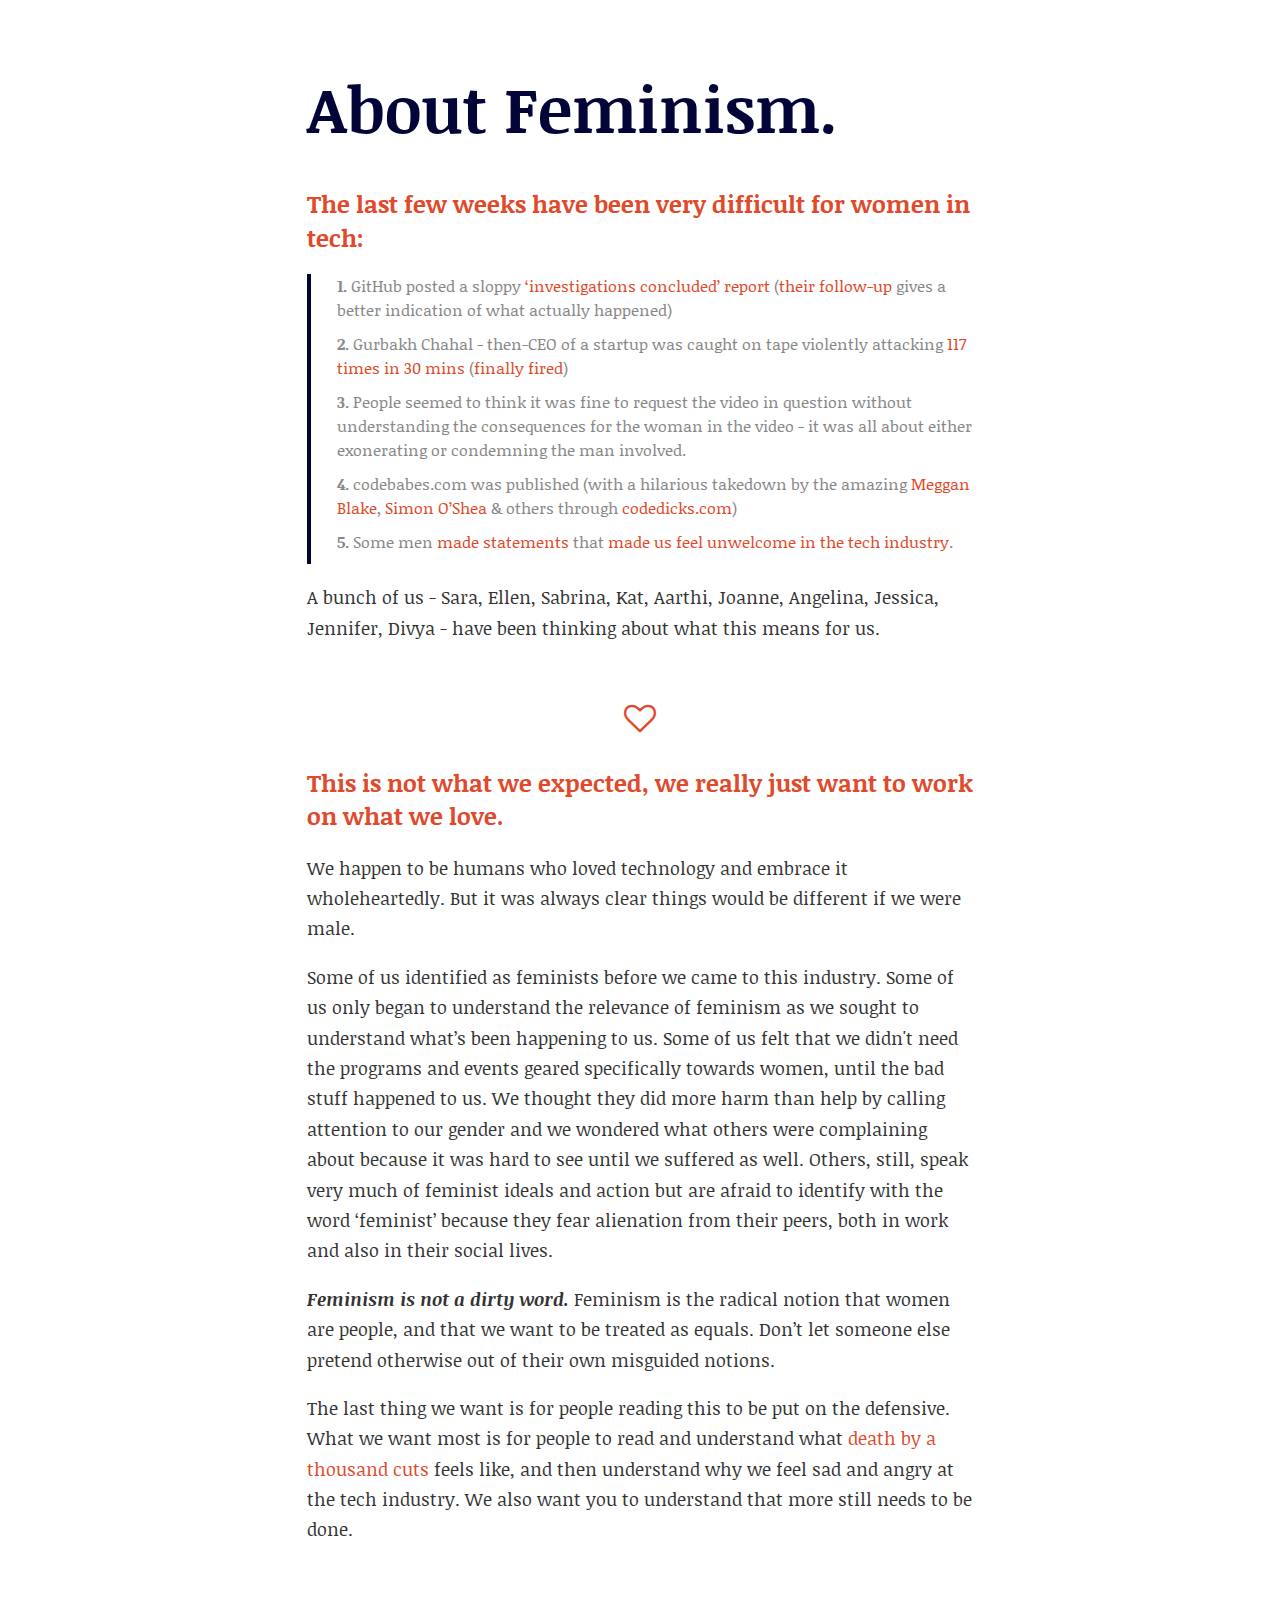
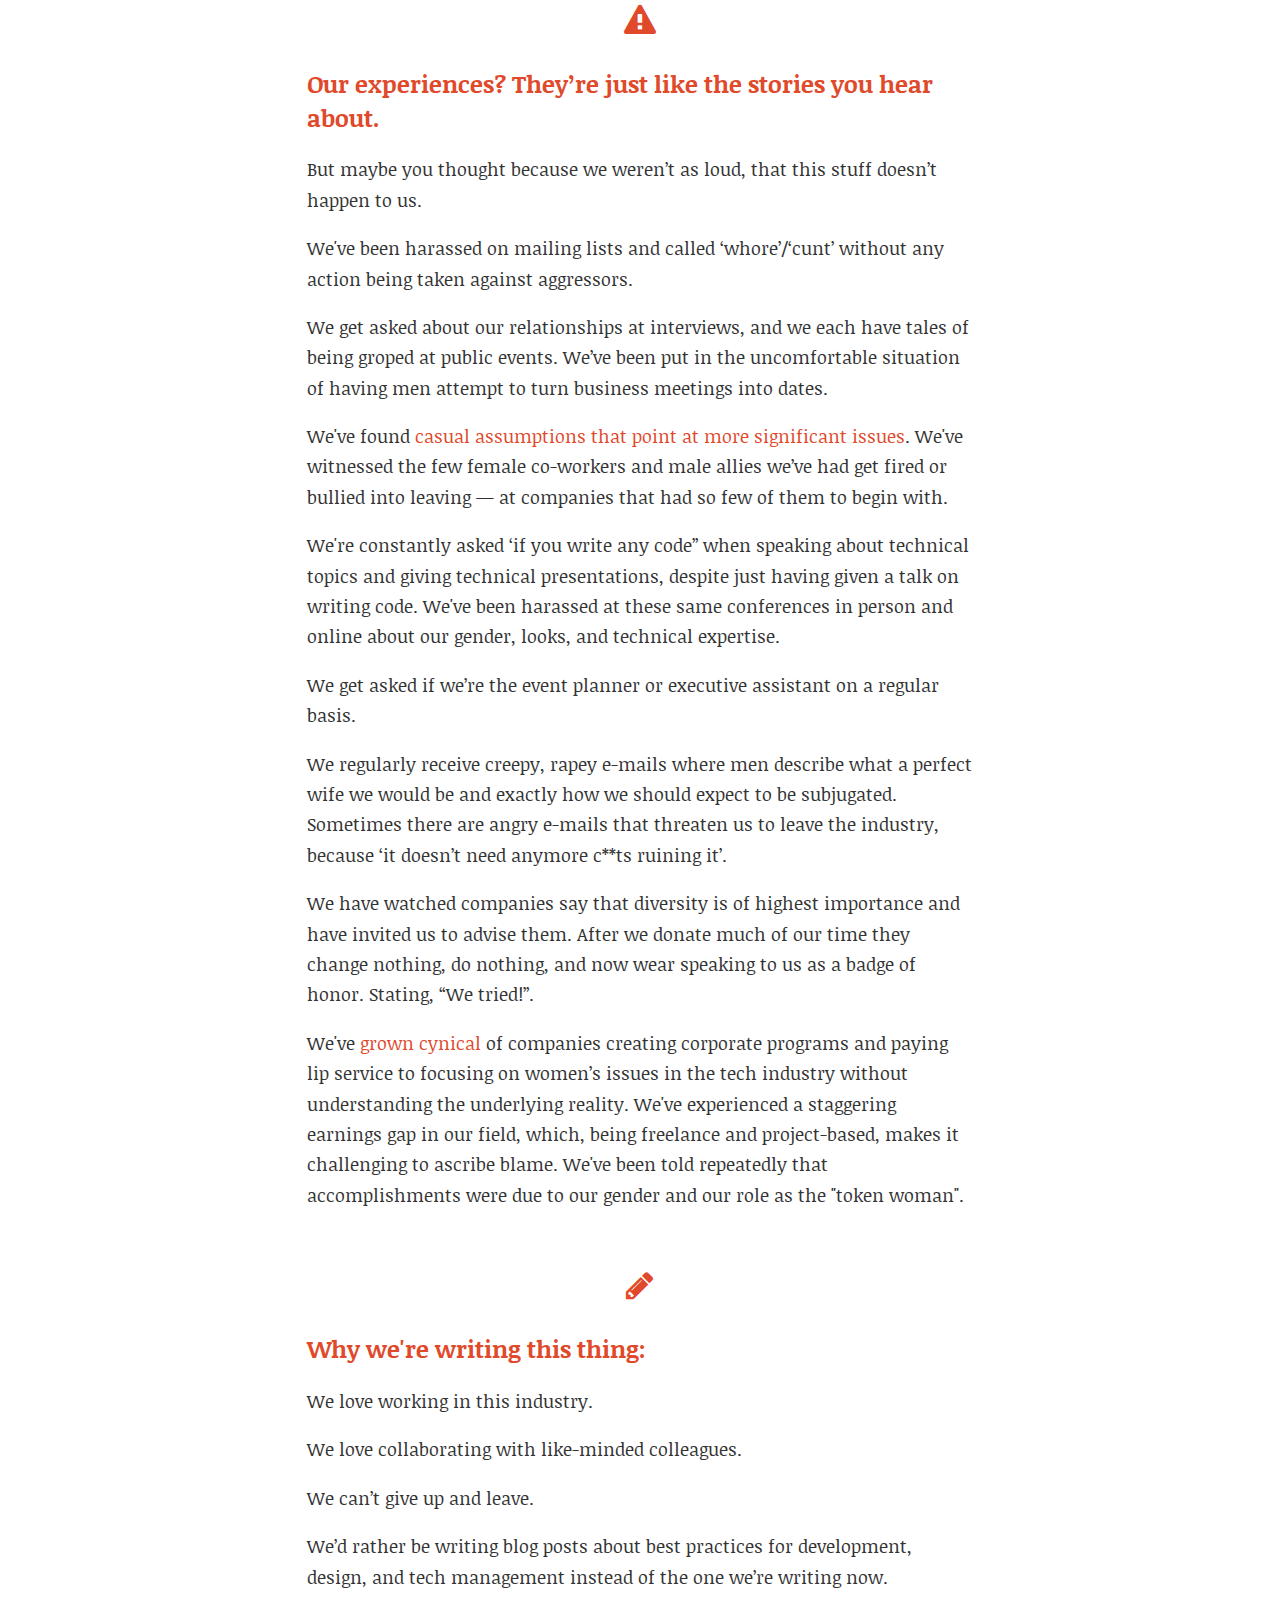
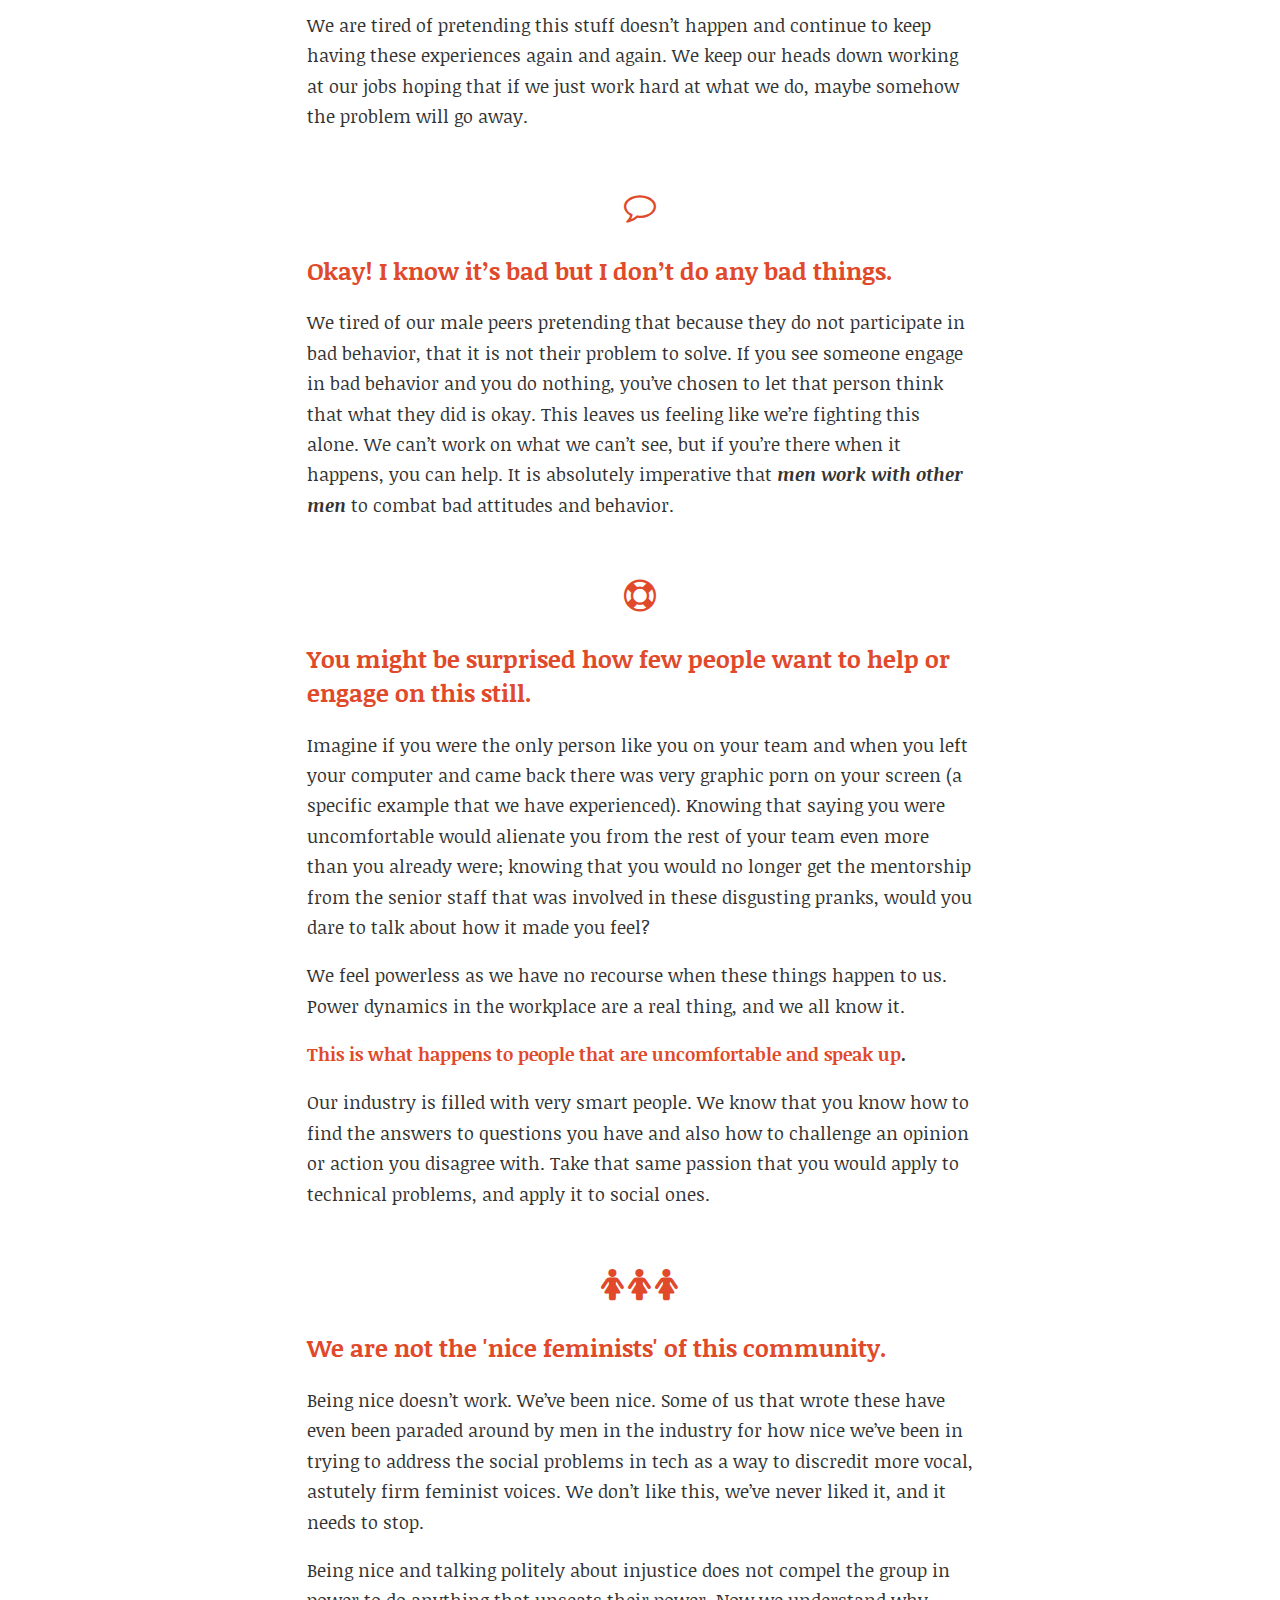
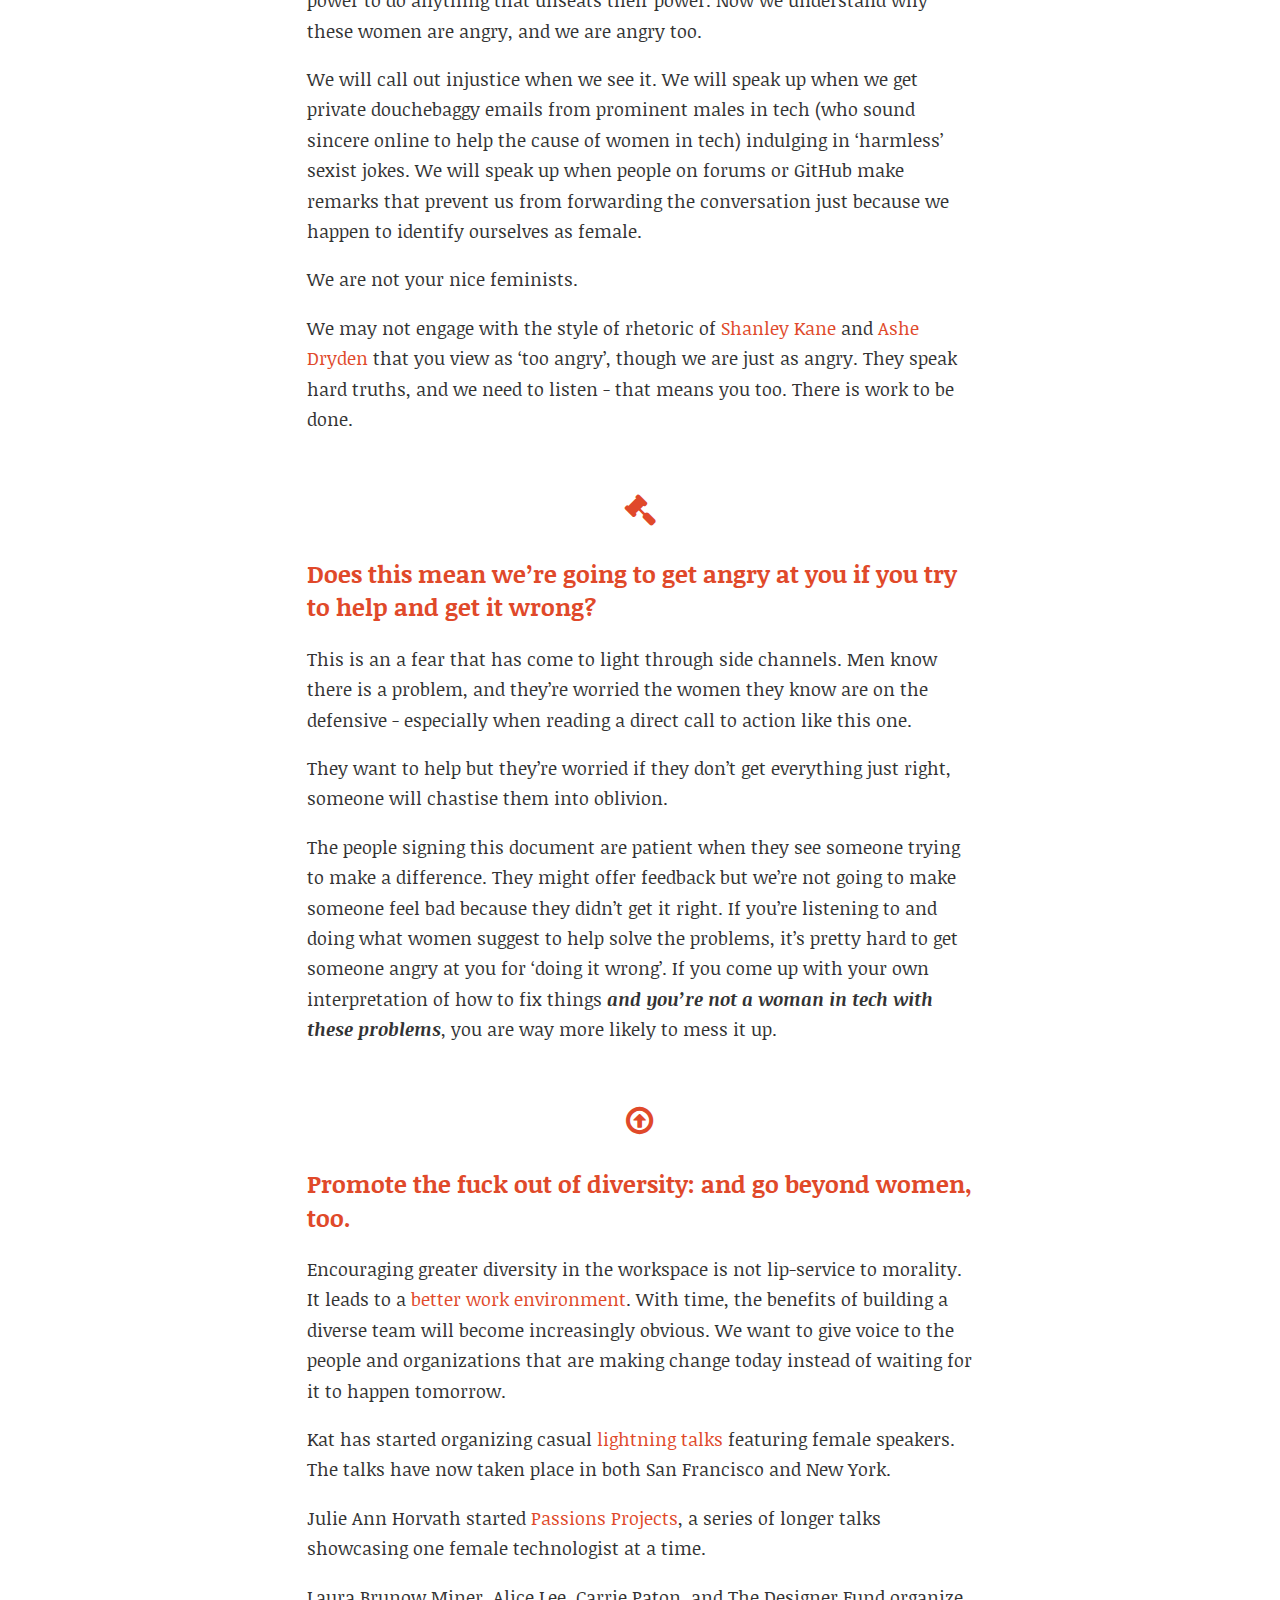
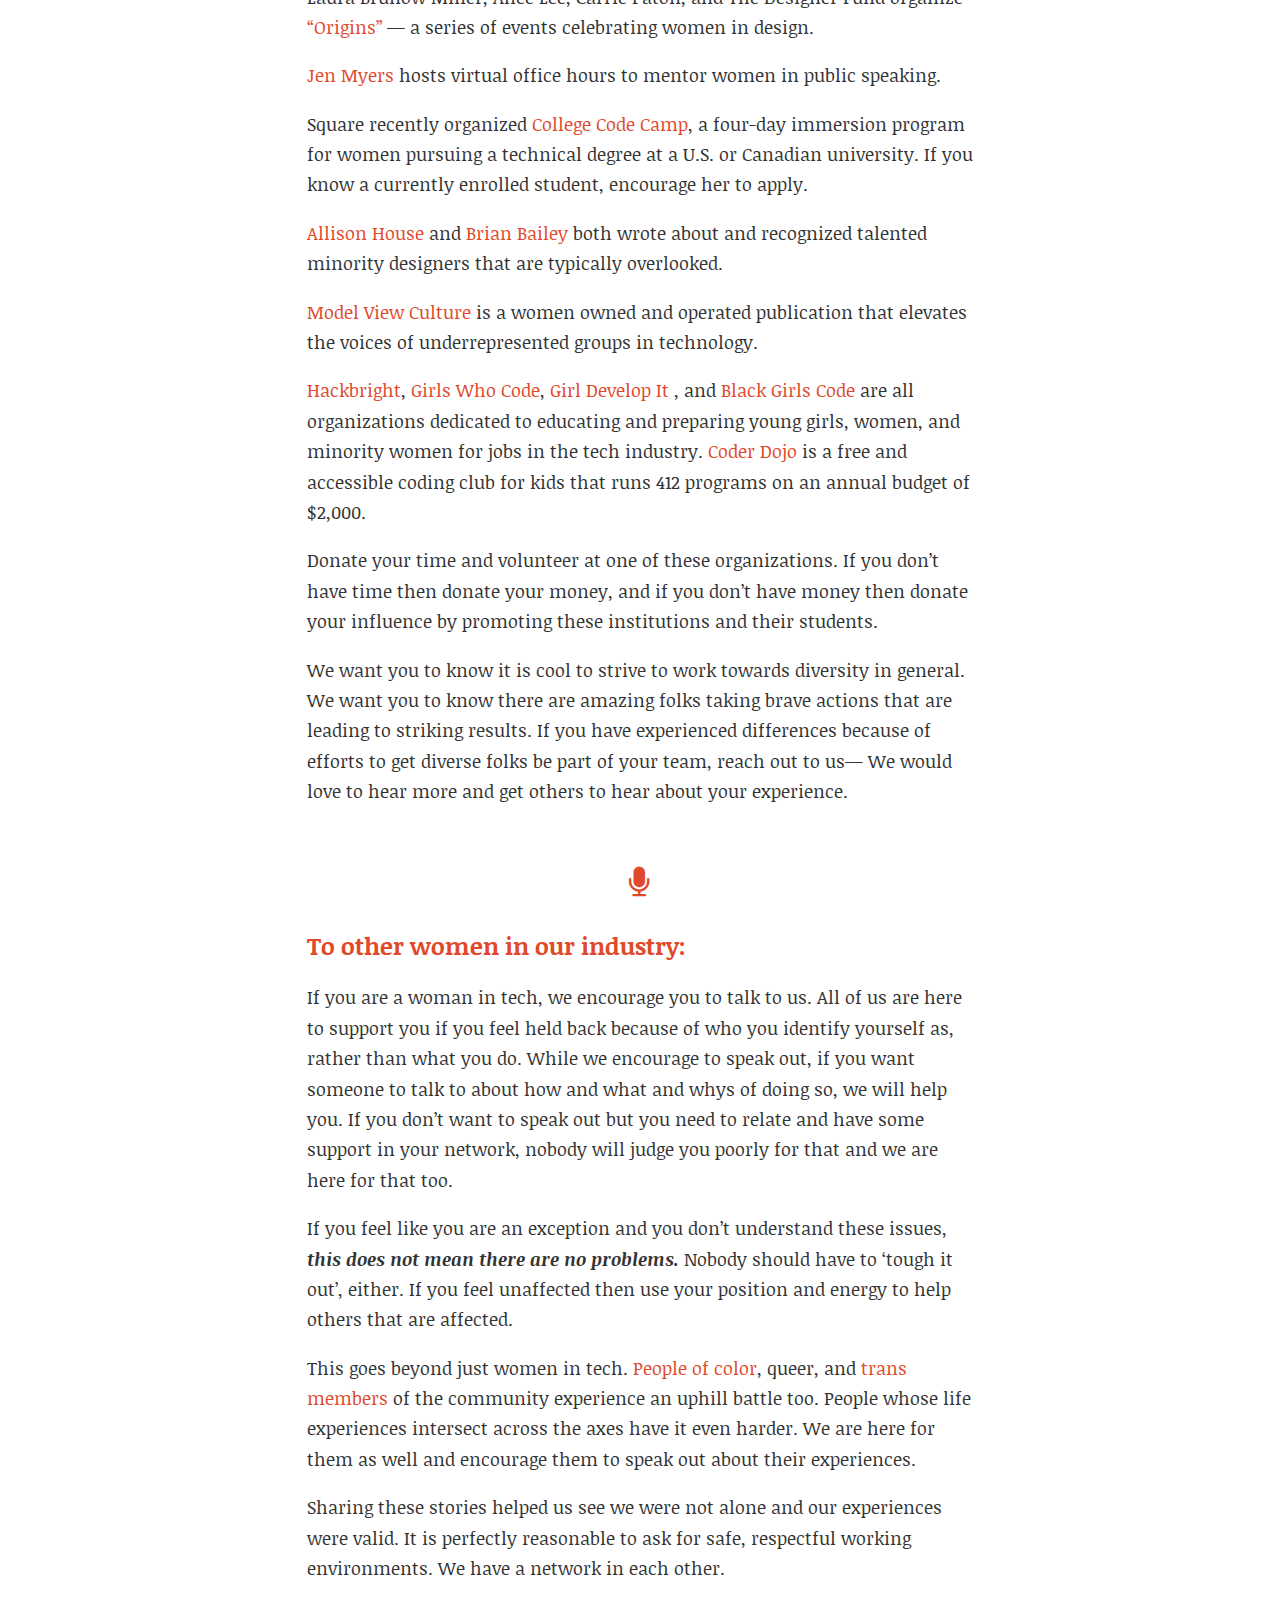
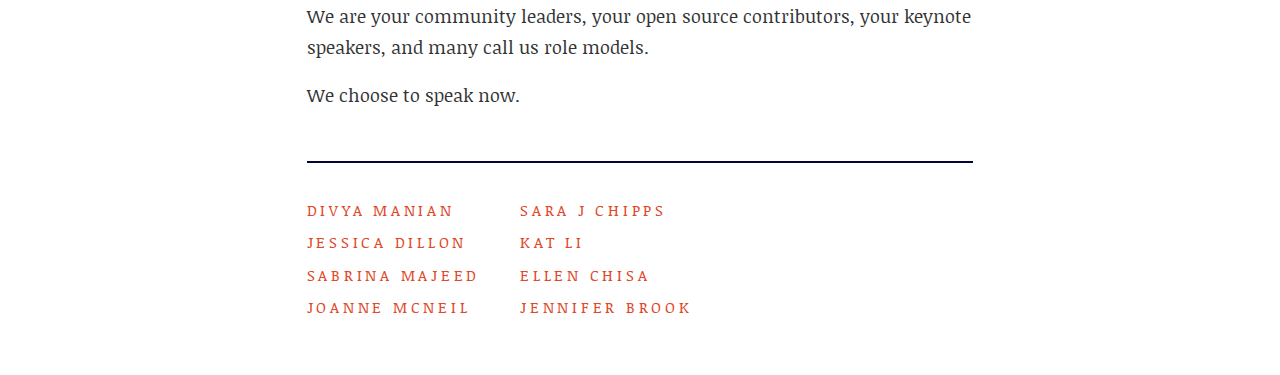
==== index.html @ b622c8e7 "Files + Design Pass" ====
<!DOCTYPE html>
<!--[if lt IE 7]>      <html class="no-js lt-ie9 lt-ie8 lt-ie7"> <![endif]-->
<!--[if IE 7]>         <html class="no-js lt-ie9 lt-ie8"> <![endif]-->
<!--[if IE 8]>         <html class="no-js lt-ie9"> <![endif]-->
<!--[if gt IE 8]><!--> <html class="no-js"> <!--<![endif]-->
    <head>
        <meta charset="utf-8">
        <meta http-equiv="X-UA-Compatible" content="IE=edge,chrome=1">
        <title></title>
        <meta name="description" content="">
        <meta name="viewport" content="width=device-width, initial-scale=1">

        <link rel="stylesheet" href="css/normalize.min.css">
        <link rel="stylesheet" href="css/main.css">

        <script src="js/vendor/modernizr-2.6.2-respond-1.1.0.min.js"></script>
 				<link href='http://fonts.googleapis.com/css?family=Noticia+Text:400,700italic,700,400italic' rel='stylesheet' type='text/css'>
				<link href="//netdna.bootstrapcdn.com/font-awesome/4.1.0/css/font-awesome.min.css" rel="stylesheet">
    </head>
    <body>
        <!--[if lt IE 7]>
            <p class="browsehappy">You are using an <strong>outdated</strong> browser. Please <a href="http://browsehappy.com/">upgrade your browser</a> to improve your experience.</p>
        <![endif]-->

        <div class="main-container">
            <div class="main wrapper clearfix">

                <article>
	                			<header><h1 class="title">About Feminism.</h1></header>
												<h2>The last few weeks have been very difficult for women in tech:</h2>
                        <ul>
													<li><b>1.</b> GitHub posted a sloppy <a href="https://github.com/blog/1823-results-of-the-github-investigation" target="_blank">‘investigations concluded’ report</a> (<a href="https://github.com/blog/1826-follow-up-to-the-investigation-results">their follow-up</a> gives a better indication of what actually happened)</li>
													<li><b>2.</b> Gurbakh Chahal - then-CEO of a startup was caught on tape violently attacking <a href="http://www.businessinsider.com/radiumone-ceo-executive-assistant-lawsuit-2014-4" target="_blank">117 times in 30 mins</a> (<a href="http://recode.net/2014/04/27/exclusive-ceo-gurbaskh-chahal-fired-by-radiumone-board/" target="_blank">finally fired</a>)</li>
													<li><b>3.</b> People seemed to think it was fine to request the video in question without understanding the consequences for the woman in the video - it was all about either exonerating or condemning the man involved.</li>
												<li><b>4.</b> codebabes.com was published (with a hilarious takedown by the amazing <a href="https://twitter.com/wewentsolar" target="_blank">Meggan Blake</a>, <a href="https://twitter.com/simon_oshea" target="_blank">Simon O’Shea</a> & others through <a href="http://codedicks.com/philosophy.html" target="_blank">codedicks.com</a>)</li>
												<li><b>5.</b> Some men <a href="http://jacobian.org/writing/what-can-men-do/" target="_blank">made statements</a> that <a href="http://blog.ellenchisa.com/2014/04/22/im-angry-because-im-afraid/" target="_blank">made us feel unwelcome in the tech industry</a>.</li></ul>
											 <p>A bunch of us - Sara, Ellen, Sabrina, Kat, Aarthi, Joanne, Angelina, Jessica, Jennifer, Divya - have been thinking about what this means for us.</p>
												<span class="icons"><i class="fa fa-heart-o fa-2x"></i></span>
                        <h2>This is not what we expected, we really just want to work on what we love.</h2>
                        <p>We happen to be humans who loved technology and embrace it wholeheartedly. But it was always clear things would be different if we were male.</p>
                        <p>Some of us identified as feminists before we came to this industry. Some of us only began to understand the relevance of feminism as we sought to understand what’s been happening to us. Some of us felt that we didn't need the programs and events geared specifically towards women, until the bad stuff happened to us. We thought they did more harm than help by calling attention to our gender and we wondered what others were complaining about because it was hard to see until we suffered as well. Others, still, speak very much of feminist ideals and action but are afraid to identify with the word ‘feminist’ because they fear alienation from their peers, both in work and also in their social lives.</p>
                        <p><i>Feminism is not a dirty word.</i> Feminism is the radical notion that women are people, and that we want to be treated as equals. Don’t let someone else pretend otherwise out of their own misguided notions.
												</p>
                        <p>The last thing we want is for people reading this to be put on the defensive. What we want most is for people to read and understand what <a href="http://en.wikipedia.org/wiki/Death_by_a_thousand_cuts" target="_blank">death by a thousand cuts</a> feels like, and then understand why we feel sad and angry at the tech industry. We also want you to understand that more still needs to be done.</p>

												<span class="icons"><i class="fa fa-exclamation-triangle fa-2x"></i></span>
                        <h2>Our experiences? They’re just like the stories you hear about.</h2>
                        <p>But maybe you thought because we weren’t as loud, that this stuff doesn’t happen to us.</p>
												<p>We've been harassed on mailing lists and called ‘whore’/‘cunt’ without any action being taken against aggressors.</p>
                        <p>We get asked about our relationships at interviews, and we each have tales of being groped at public events. We’ve been put in the uncomfortable situation of having men attempt to turn business meetings into dates.</p>
                        <p>We've found <a href="https://medium.com/theli-st-medium/79643e226c6a" target="_blank">casual assumptions that point at more significant issues</a>. We've witnessed the few female co-workers and male allies we’ve had get fired or bullied into leaving — at companies that had so few of them to begin with.</p>
												<p>We're constantly asked ‘if you write any code” when speaking about technical topics and giving technical presentations, despite just having given a talk on writing code. We've been harassed at these same conferences in person and online about our gender, looks, and technical expertise.</p>
												<p>We get asked if we’re the event planner or executive assistant on a regular basis.</p>
												<p>We regularly receive creepy, rapey e-mails where men describe what a perfect wife we would be and exactly how we should expect to be subjugated. Sometimes there are angry e-mails that threaten us to leave the industry, because ‘it doesn’t need anymore c**ts ruining it’.</p>
												<p>We have watched companies say that diversity is of highest importance and have invited us to advise them. After we donate much of our time they change nothing, do nothing, and now wear speaking to us as a badge of honor. Stating, “We tried!”.</p>
												<p>We've <a href="https://medium.com/technology-invention-and-more/e2f7619e0c9" target="_blank">grown cynical</a> of companies creating corporate programs and paying lip service to focusing on women’s issues in the tech industry without understanding the underlying reality. We've experienced a staggering earnings gap in our field, which, being freelance and project-based, makes it challenging to ascribe blame. We've been told repeatedly that accomplishments were due to our gender and our role as the "token woman".</p>

												<span class="icons"><i class="fa fa-pencil fa-2x"></i></span>                       
 												<h2>Why we're writing this thing:</h2>
												<p>We love working in this industry.</p> 
												<p>We love collaborating with like-minded colleagues.</p> 
												<p>We can’t give up and leave.</p> 
												<p>We’d rather be writing blog posts about best practices for development, design, and tech management instead of the one we’re writing now.</p>
												<p>We are tired of pretending this stuff doesn’t happen and continue to keep having these experiences again and again. We keep our heads down working at our jobs hoping that if we just work hard at what we do, maybe somehow the problem will go away.</p>

												<span class="icons"><i class="fa fa-comment-o fa-2x"></i></span>
												<h2>Okay! I know it’s bad but I don’t do any bad things.</h2>
												<p>We tired of our male peers pretending that because they do not participate in bad behavior, that it is not their problem to solve. If you see someone engage in bad behavior and you do nothing, you’ve chosen to let that person think that what they did is okay. This leaves us feeling like we’re fighting this alone. We can’t work on what we can’t see, but if you’re there when it happens, you can help. It is absolutely imperative that <i>men work with other men</i> to combat bad attitudes and behavior.</p>  

												<span class="icons"><i class="fa fa-life-ring fa-2x"></i></span>												
												<h2>You might be surprised how few people want to help or engage on this still.</h2>
												<p>Imagine if you were the only person like you on your team and when you left your computer and came back there was very graphic porn on your screen (a specific example that we have experienced). Knowing that saying you were uncomfortable would alienate you from the rest of your team even more than you already were; knowing that you would no longer get the mentorship from the senior staff that was involved in these disgusting pranks, would you dare to talk about how it made you feel?</p>
												<p>We feel powerless as we have no recourse when these things happen to us. Power dynamics in the workplace are a real thing, and we all know it.</p>
												<p><b><a href="http://www.theverge.com/2013/9/12/4693710/the-end-of-kindness-weev-and-the-cult-of-the-angry-young-man" target="_blank">This</a> <a href="http://archive.today/20130110113908/jolieodell.wordpress.com/2010/03/16/why-sxsw-sucks/%23comment-1391" target="_blank">is</a> <a href="http://blog.nerdchic.net/archives/705/" target="_blank">what</a> <a href="https://medium.com/p/d96f431f4e8e" target="_blank">happens</a> <a href="http://borderhouseblog.com/?p=5698" target="_blank">to</a> <a href="http://www.feministfrequency.com/2012/07/image-based-harassment-and-visual-misogyny/" target="_blank">people</a> <a href="http://kateharding.net/2007/04/14/on-being-a-no-name-blogger-using-her-real-name/" target="_blank">that</a> <a href="http://www.buzzfeed.com/rachelzarrell/blogger-writes-about-being-called-a-whore-scientific-america" target="_blank">are</a> <a href="http://www.feministfrequency.com/2012/07/image-based-harassment-and-visual-misogyny/" target="_blank">uncomfortable</a> <a href="https://medium.com/@geeekcore1/d96f431f4e8e" target="_blank">and</a> <a href="http://blog.nerdchic.net/archives/705/" target="_blank">speak</a> <a href="http://www.theverge.com/2013/9/12/4693710/the-end-of-kindness-weev-and-the-cult-of-the-angry-young-man" target="_blank">up</a>.</b></p>
												<p>Our industry is filled with very smart people. We know that you know how to find the answers to questions you have and also how to challenge an opinion or action you disagree with. Take that same passion that you would apply to technical problems, and apply it to social ones.</p>
												
												<span class="icons"><i class="fa fa-female fa-2x"></i> <i class="fa fa-female fa-2x"></i> <i class="fa fa-female fa-2x"></i></span>	
												<h2>We are not the 'nice feminists' of this community.</h2>
												<p>Being nice doesn’t work. We’ve been nice. Some of us that wrote these have even been paraded around by men in the industry for how nice we’ve been in trying to address the social problems in tech as a way to discredit more vocal, astutely firm feminist voices. We don’t like this, we’ve never liked it, and it needs to stop.</p>
												<p>Being nice and talking politely about injustice does not compel the group in power to do anything that unseats their power. Now we understand why these women are angry, and we are angry too.</p>
												<p>We will call out injustice when we see it. We will speak up when we get private douchebaggy emails from prominent males in tech (who sound sincere online to help the cause of women in tech) indulging in ‘harmless’ sexist jokes. We will speak up when people on forums or GitHub make remarks that prevent us from forwarding the conversation just because we happen to identify ourselves as female.</p>
												<p>We are not your nice feminists.</p>
												<p>We may not engage with the style of rhetoric of <a href="http://twitter.com/shanley" target="_blank">Shanley Kane</a> and <a href="http://twitter.com/ashedryden" target="_blank">Ashe Dryden</a> that you view as ‘too angry’, though we are just as angry. They speak hard truths, and we need to listen - that means you too. There is work to be done.</p>
												
												<span class="icons"><i class="fa fa-gavel fa-2x"></i></span>																			 
												<h2>Does this mean we’re going to get angry at you if you try to help and get it wrong?</h2>
												<p>This is an a fear that has come to light through side channels. Men know there is a problem, and they’re worried the women they know are on the defensive - especially when reading a direct call to action like this one.</p>
												<p>They want to help but they’re worried if they don’t get everything just right, someone will chastise them into oblivion.</p>
												<p>The people signing this document are patient when they see someone trying to make a difference. They might offer feedback but we’re not going to make someone feel bad because they didn’t get it right. If you’re listening to and doing what women suggest to help solve the problems, it’s pretty hard to get someone angry at you for ‘doing it wrong’. If you come up with your own interpretation of how to fix things <i>and you’re not a woman in tech with these problems</i>, you are way more likely to mess it up.</p> 
												
												<span class="icons"><i class="fa fa-arrow-circle-o-up fa-2x"></i></span>
												<h2>Promote the fuck out of diversity: and go beyond women, too.</h2>
												<p>Encouraging greater diversity in the workspace is not lip-service to morality. It leads to a <a href="http://99u.com/articles/16850/everything-youve-ever-wanted-to-know-about-teams" target="_blank">better work environment</a>. With time, the benefits of building a diverse team will become increasingly obvious. We want to give voice to the people and organizations that are making change today instead of waiting for it to happen tomorrow.</p>
												<p>Kat has started organizing casual <a href="https://stripe.com/events/lightningpies" target="_blank">lightning talks</a> featuring female speakers. The talks have now taken place in both San Francisco and New York.</p>
												<P>Julie Ann Horvath started <a href="http://passion-projects.github.io/" target="_blank">Passions Projects</a>, a series of longer talks showcasing one female technologist at a time.<p>
												<p>Laura Brunow Miner, Alice Lee, Carrie Paton, and The Designer Fund organize <a href="https://www.dropbox.com/origins" target="_blank">“Origins”</a> — a series of events celebrating women in design.</p>
												<p><a href="http://ohours.org/jenmyers" target="_blank">Jen Myers</a> hosts virtual office hours to mentor women in public speaking.</p>
												<p>Square recently organized <a href="https://squareup.com/code-camp/college" target="_blank">College Code Camp</a>, a four-day immersion program for women pursuing a technical degree at a U.S. or Canadian university. If you know a currently enrolled student, encourage her to apply.</p>
												<p><a href="http://allison.house/" target="_blank">Allison House</a> and <a href="http://brianbailey.me/is-there-anybody-else-out-there" target="_blank">Brian Bailey</a> both wrote about and recognized talented minority designers that are typically overlooked.</p>
												<p><a href="http://modelviewculture.com/" target="_blank">Model View Culture</a> is a women owned and operated publication that elevates the voices of underrepresented groups in technology.</p>
												<P><a href="http://www.hackbrightacademy.com/" target="_blank">Hackbright</a>, <a href="http://girlswhocode.com/" target="_blank">Girls Who Code</a>, <a href="http://girldevelopit.com" target="_blank">Girl Develop It</a> , and <a href="http://www.blackgirlscode.com/" target="_blank">Black Girls Code</a> are all organizations dedicated to educating and preparing young girls, women, and minority women for jobs in the tech industry. <a href="http://coderdojo.com/" target="_blank">Coder Dojo</a> is a free and accessible coding club for kids that runs 412 programs on an annual budget of $2,000.</p> 
												<p>	Donate your time and volunteer at one of these organizations. If you don’t have time then donate your money, and if you don’t have money then donate your influence by promoting these institutions and their students.</p>
												<p>We want you to know it is cool to strive to work towards diversity in general. We want you to know there are amazing folks taking brave actions that are leading to striking results. If you have experienced differences because of efforts to get diverse folks be part of your team, reach out to us— We would love to hear more and get others to hear about your experience.</p>
												
												<span class="icons"><i class="fa fa-microphone fa-2x"></i></span>		
												<h2>To other women in our industry:</h2>
												<p>If you are a woman in tech, we encourage you to talk to us. All of us are here to support you if you feel held back because of who you identify yourself as, rather than what you do. While we encourage to speak out, if you want someone to talk to about how and what and whys of doing so, we will help you. If you don’t want to speak out but you need to relate and have some support in your network, nobody will judge you poorly for that and we are here for that too.</p>
												<P>If you feel like you are an exception and you don’t understand these issues, <i>this does not mean there are no problems.</i> Nobody should have to ‘tough it out’, either. If you feel unaffected then use your position and energy to help others that are affected.</p>
												<p>This goes beyond just women in tech. <a href="http://modelviewculture.com/pieces/hiring-isn-t-enough" blank="target">People of color</a>, queer, and <a href="http://the-toast.net/2014/02/07/trans-tech-industry/" blank="target">trans members</a> of the community experience an uphill battle too. People whose life experiences intersect across the axes have it even harder. We are here for them as well and encourage them to speak out about their experiences.</p>
												<p>Sharing these stories helped us see we were not alone and our experiences were valid. It is perfectly reasonable to ask for safe, respectful working environments. We have a network in each other.</p>
												<p>We are your community leaders, your open source contributors, your keynote speakers, and many call us role models.</p>
												<p>We choose to speak now.</p>
												 
												<footer>
                        <ul class="one">
													<li><a href="https://twitter.com/divya" target="blank">Divya Manian</a></li>
													<li><a href="https://twitter.com/jessicard" target="blank">Jessica Dillon</a></li>
													<li><a href="https://twitter.com/sabrina" target="blank">Sabrina Majeed</a></li>
													<li><a href="https://twitter.com/jomc" target="blank">Joanne McNeil</a></li>
													</ul>
												<ul class="two">
													<li><a href="https://twitter.com/SaraJChipps" target="blank">Sara J Chipps</a></li>
													<li><a href="https://twitter.com/kitchenettekat" target="blank">Kat Li</a></li>
													<li><a href="https://twitter.com/ellenchisa" target="blank">Ellen Chisa</a></li>
													<li><a href="https://twitter.com/jenniferbrook" target="blank">Jennifer Brook</a></li>
													</ul>
                    </footer>
                </article>

            </div> <!-- #main -->
        </div> <!-- #main-container -->

        <script src="js/main.js"></script>

        <!-- Google Analytics: change UA-XXXXX-X to be your site's ID. -->
        <script>
            (function(b,o,i,l,e,r){b.GoogleAnalyticsObject=l;b[l]||(b[l]=
            function(){(b[l].q=b[l].q||[]).push(arguments)});b[l].l=+new Date;
            e=o.createElement(i);r=o.getElementsByTagName(i)[0];
            e.src='//www.google-analytics.com/analytics.js';
            r.parentNode.insertBefore(e,r)}(window,document,'script','ga'));
            ga('create','UA-XXXXX-X');ga('send','pageview');
        </script>
    </body>
</html>
---- css/main.css ----
/*! HTML5 Boilerplate v4.3.0 | MIT License | http://h5bp.com/ */

html,
button,
input,
select,
textarea {
    color: #333;
}

html {
    font-size: 1em;
    line-height: 1.4;
}

::-moz-selection {
    background: #b3d4fc;
    text-shadow: none;
}

::selection {
    background: #b3d4fc;
    text-shadow: none;
}

hr {
    display: block;
    height: 1px;
    border: 0;
    border-top: 1px solid #ccc;
    margin: 1em 0;
    padding: 0;
}

audio,
canvas,
img,
video {
    vertical-align: middle;
}

fieldset {
    border: 0;
    margin: 0;
    padding: 0;
}

textarea {
    resize: vertical;
}

.browsehappy {
    margin: 0.2em 0;
    background: #ccc;
    color: #000;
    padding: 0.2em 0;
}


/* ===== Initializr Styles ==================================================
   Author: Jonathan Verrecchia - verekia.com/initializr/responsive-template
   ========================================================================== */

body {
    font-family: 'Noticia Text', serif;
	background-color: #white;
}

.wrapper {
    width: 90%;
    margin: 0 5%;
}

/* ==============
    MOBILE: Main
   ============== */

.main {
    padding: 30px 0;
}

.main article h1 {
    font-size: 4em;
	line-height: 1.118em;
	font-weight: bold;
}

.main aside {
    color: white;
    padding: 0px 5% 10px;
}

.footer-container footer {
    color: white;
    padding: 20px 0;
}

/* ===============
    ALL: IE Fixes
   =============== */

.ie7 .title {
    padding-top: 20px;
}

/* ==========================================================================
   Author's custom styles
   ========================================================================== */

.title {
    color: #030539;
}

ul {
	list-style-type: none;
	border-left: 4px #030539 solid;
	padding: 0 0 0 26px;
}

li {
	padding-bottom: 10px;
	line-height: 1.5em;
	color: #888;
}

h2 {
	font-size: 1.5em;
	color: #E0492A;
	padding-top: 0px;
}

p {
	font-size: 1.125em;
	line-height: 1.688em;
}

i {
	font-weight: bold;
}

footer {
	margin-top: 50px;
	border-top: 2px solid #030539;
}

footer li {
	text-transform: uppercase;
	font-size: .938em;
	letter-spacing: .25em;
}

footer ul {
	border-left: none;
	padding-left: 0;
	padding-top: 20px;
}

footer ul.one {
	float: left;
	padding-right: 40px;
}

a {
	color: #E0492A;
	text-decoration: none;
}

a:hover {
	text-decoration: underline;
}

/* ==========================================================================
   FontAwesome Icons
   ========================================================================== */
.fa {
	color: #E0492A;
}

.icons {
	display: block;
	text-align: center;
	margin: 60px 0 30px 0;
}

/* ==========================================================================
   Media Queries
   ========================================================================== */

@media only screen and (max-width: 320px) {

	.wrapper {
		width: 80%;
		margin: auto;
	}
	
	.main article {
		width: 100%;
	}
	
	.main article h1 {
		font-size: 3em;
		line-height: 1.118em;
		margin-top: 0px;
	}
	
	footer ul.one {
		float: none;
	}
	
	footer ul.two {
		padding-top: 0px;
		margin-top: -16px;
	}

}

@media only screen and (min-width: 400px) and (max-width: 768px) {
	
	.main article {
		margin: auto;
		width: 80%;
    }

	.main article h1 {
	    font-size: 3em;
		line-height: 1.118em;
		font-weight: bold;
	}

	}	

@media only screen and (min-width: 768px) {	

	
/* ====================
    WIDE: CSS3 Effects
   ==================== */

    .header-container,
    .main aside {
        -webkit-box-shadow: 0 5px 10px #aaa;
           -moz-box-shadow: 0 5px 10px #aaa;
                box-shadow: 0 5px 10px #aaa;
    }

/* ============
    WIDE: Main
   ============ */

    .main article {
		margin: auto;
		width: 65%;
    }
}

@media only screen and (min-width: 1140px) {

/* ===============
    Maximal Width
   =============== */

    .wrapper {
        width: 1026px; /* 1140px - 10% for margins */
        margin: 0 auto;
    }
}

/* ==========================================================================
   Helper classes
   ========================================================================== */

.ir {
    background-color: transparent;
    border: 0;
    overflow: hidden;
    *text-indent: -9999px;
}

.ir:before {
    content: "";
    display: block;
    width: 0;
    height: 150%;
}

.hidden {
    display: none !important;
    visibility: hidden;
}

.visuallyhidden {
    border: 0;
    clip: rect(0 0 0 0);
    height: 1px;
    margin: -1px;
    overflow: hidden;
    padding: 0;
    position: absolute;
    width: 1px;
}

.visuallyhidden.focusable:active,
.visuallyhidden.focusable:focus {
    clip: auto;
    height: auto;
    margin: 0;
    overflow: visible;
    position: static;
    width: auto;
}

.invisible {
    visibility: hidden;
}

.clearfix:before,
.clearfix:after {
    content: " ";
    display: table;
}

.clearfix:after {
    clear: both;
}

.clearfix {
    *zoom: 1;
}

/* ==========================================================================
   Print styles
   ========================================================================== */

@media print {
    * {
        background: transparent !important;
        color: #000 !important;
        box-shadow: none !important;
        text-shadow: none !important;
    }

    a,
    a:visited {
        text-decoration: underline;
    }

    a[href]:after {
        content: " (" attr(href) ")";
    }

    abbr[title]:after {
        content: " (" attr(title) ")";
    }

    .ir a:after,
    a[href^="javascript:"]:after,
    a[href^="#"]:after {
        content: "";
    }

    pre,
    blockquote {
        border: 1px solid #999;
        page-break-inside: avoid;
    }

    thead {
        display: table-header-group;
    }

    tr,
    img {
        page-break-inside: avoid;
    }

    img {
        max-width: 100% !important;
    }

    @page {
        margin: 0.5cm;
    }

    p,
    h2,
    h3 {
        orphans: 3;
        widows: 3;
    }

    h2,
    h3 {
        page-break-after: avoid;
    }
}
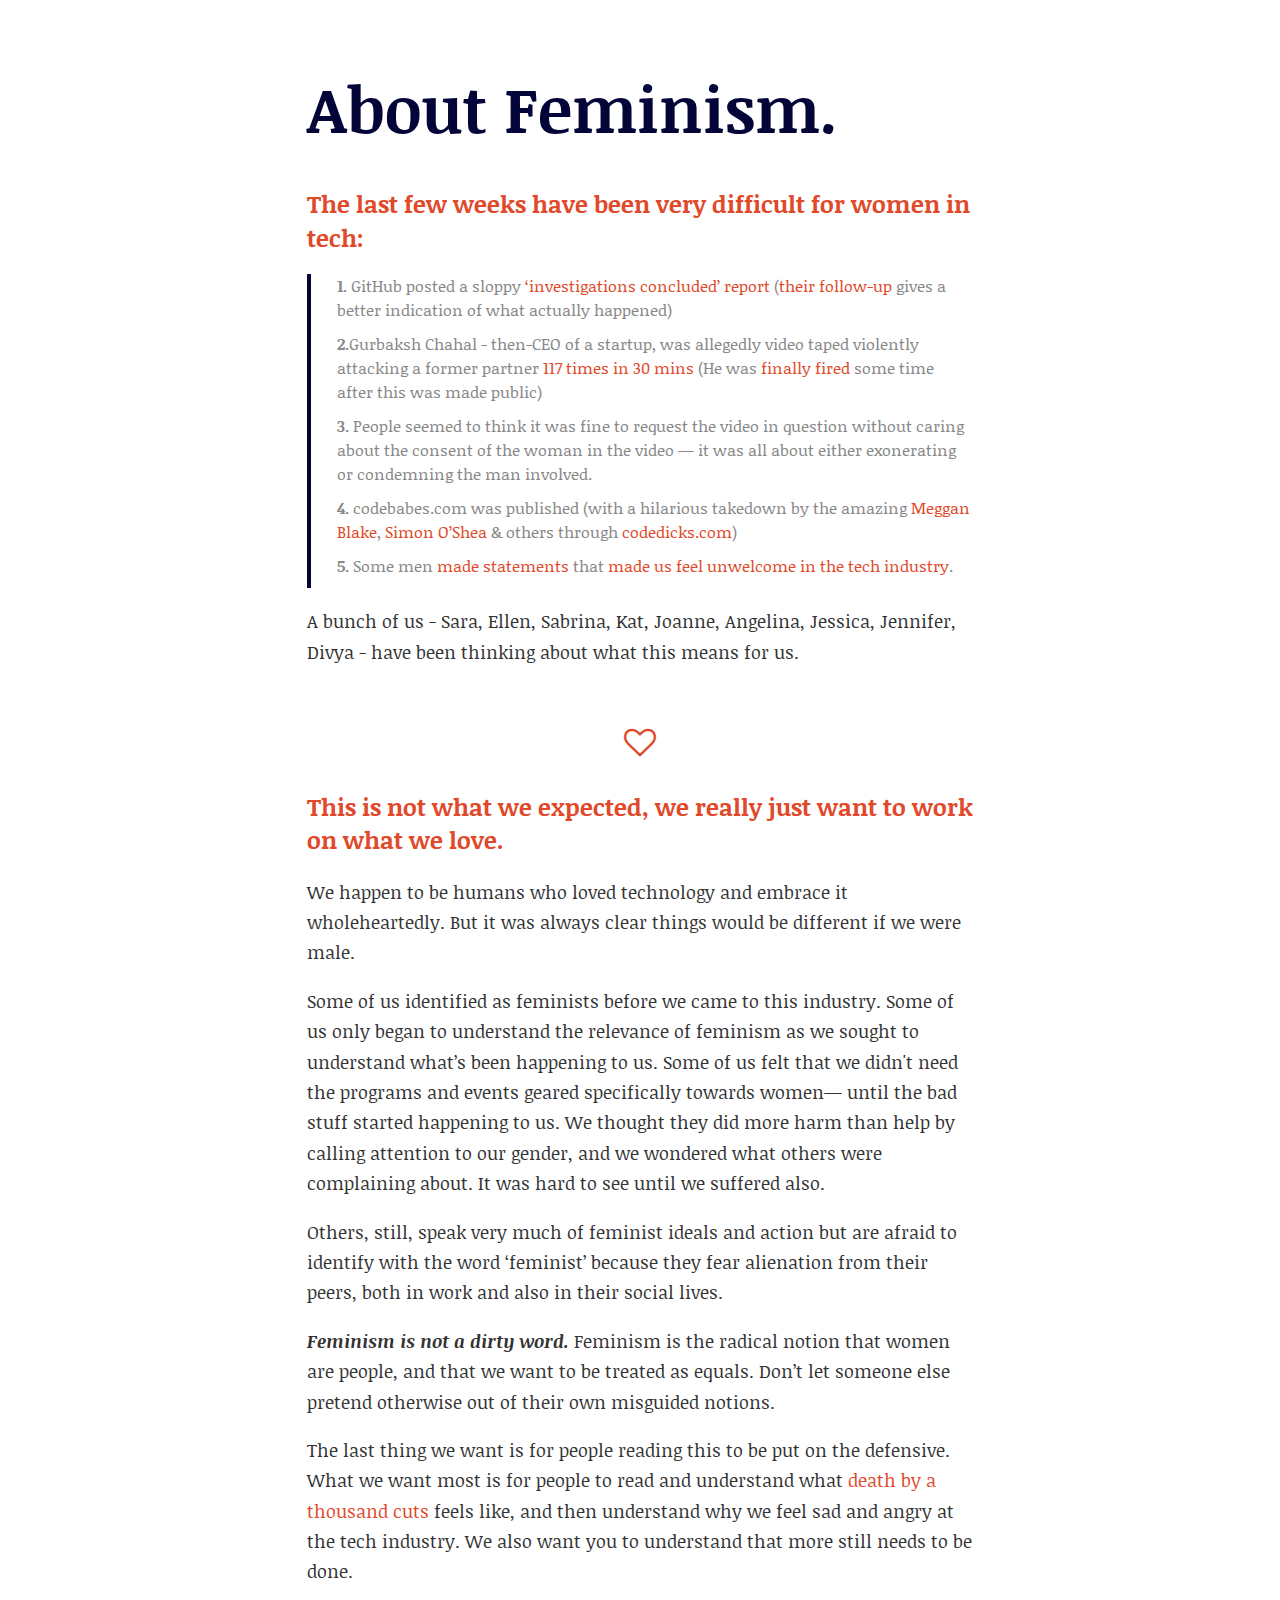
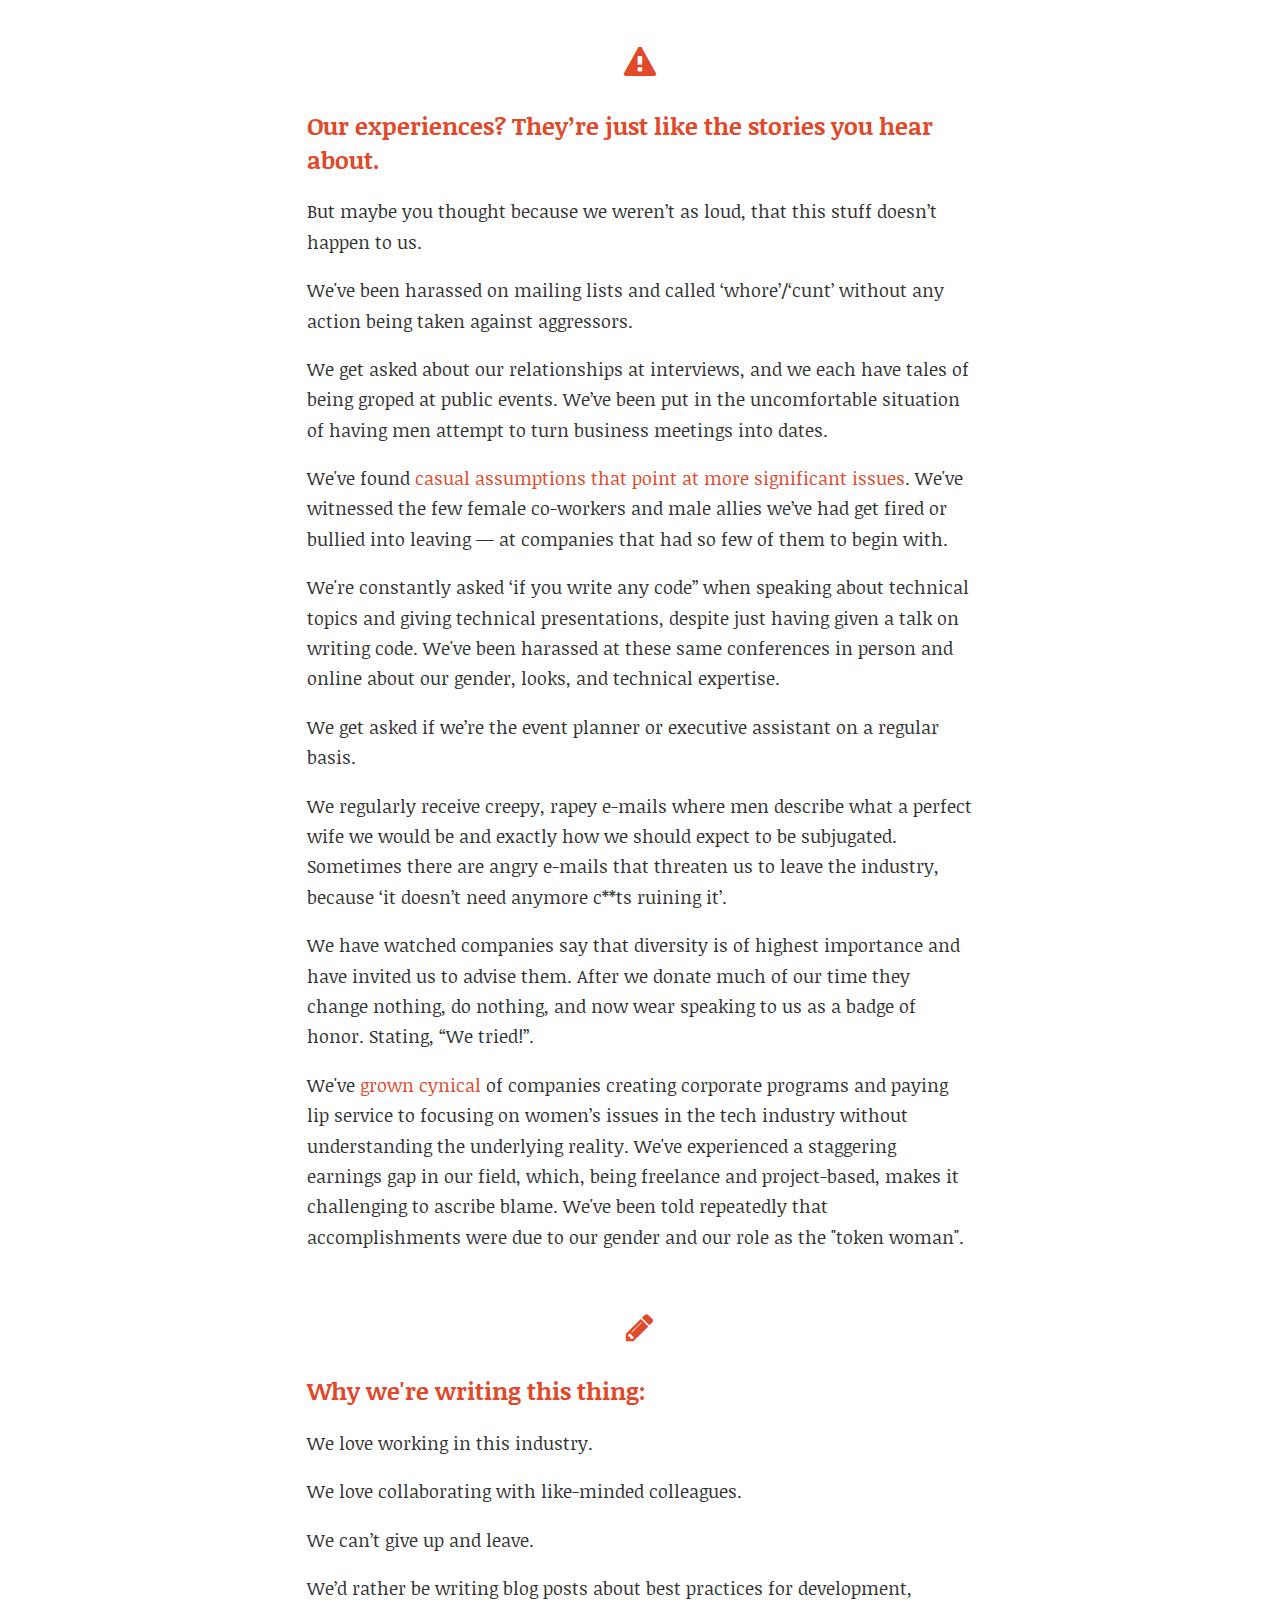
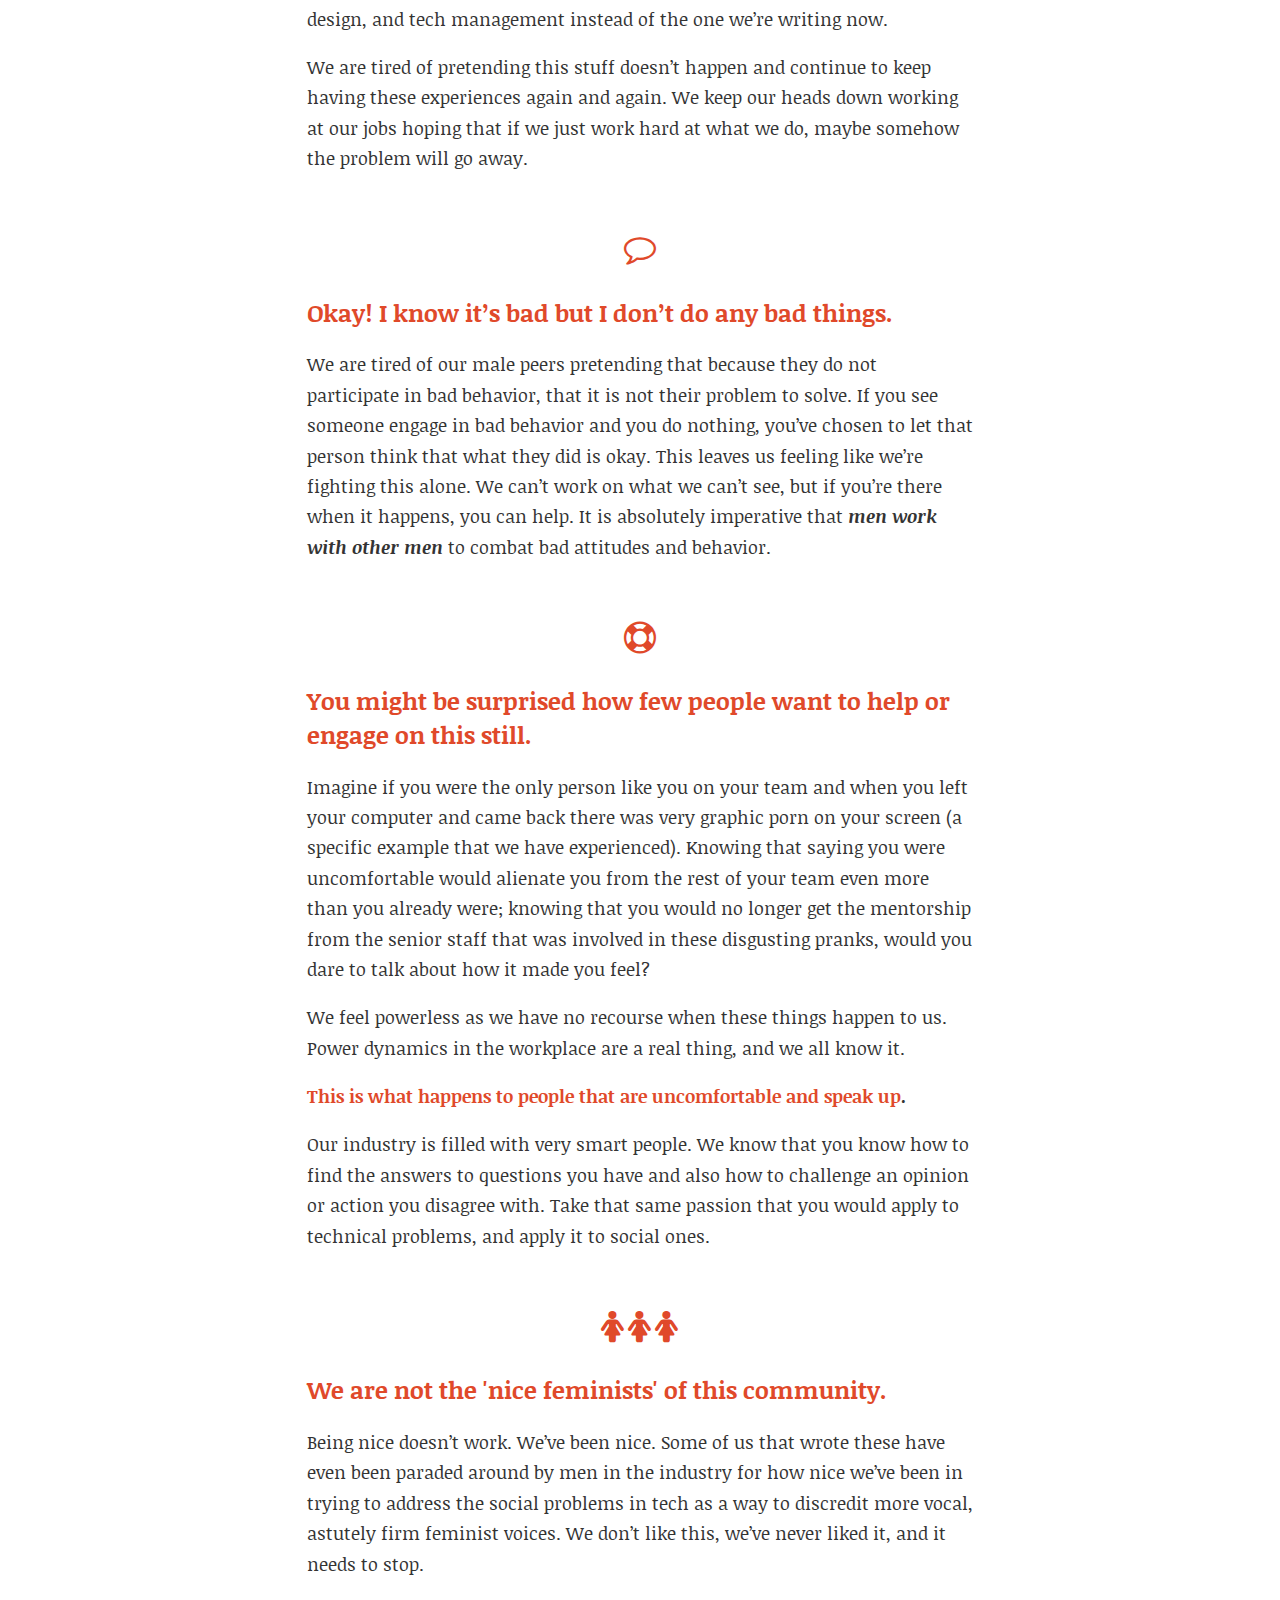
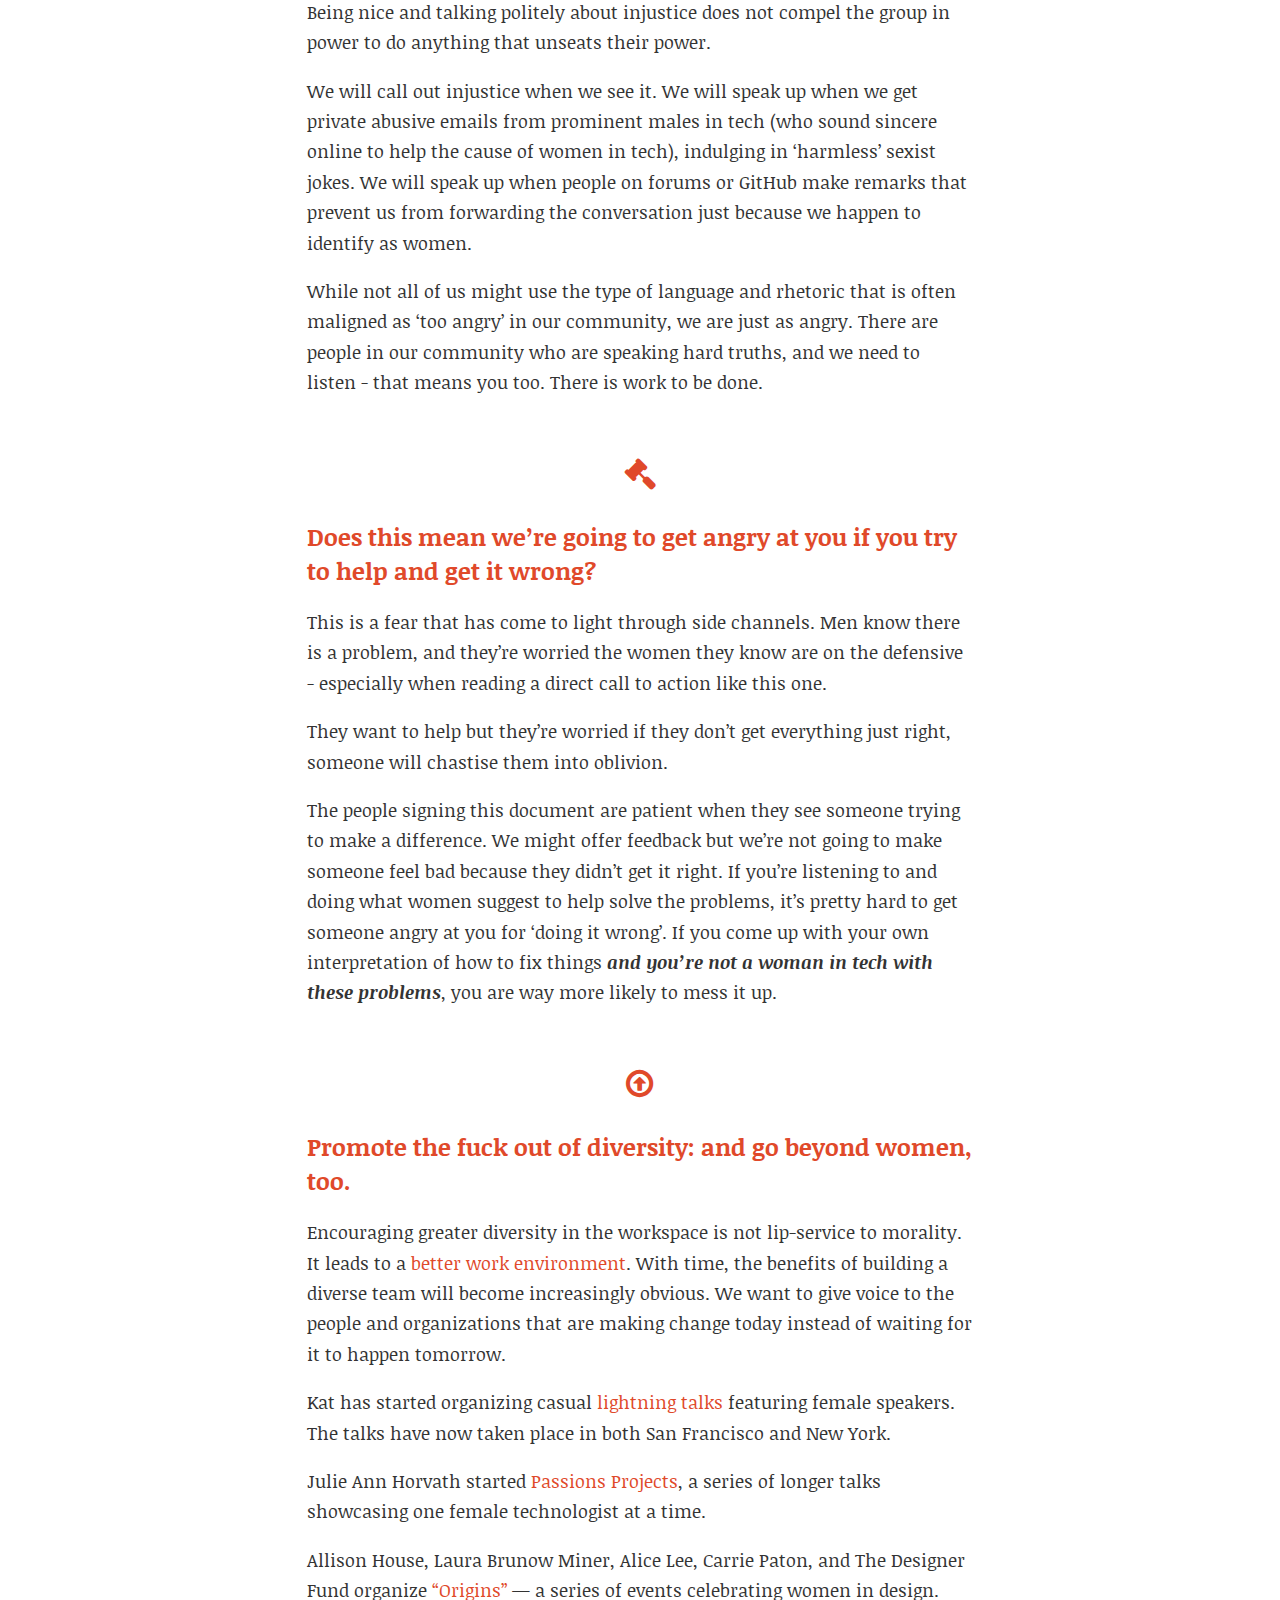
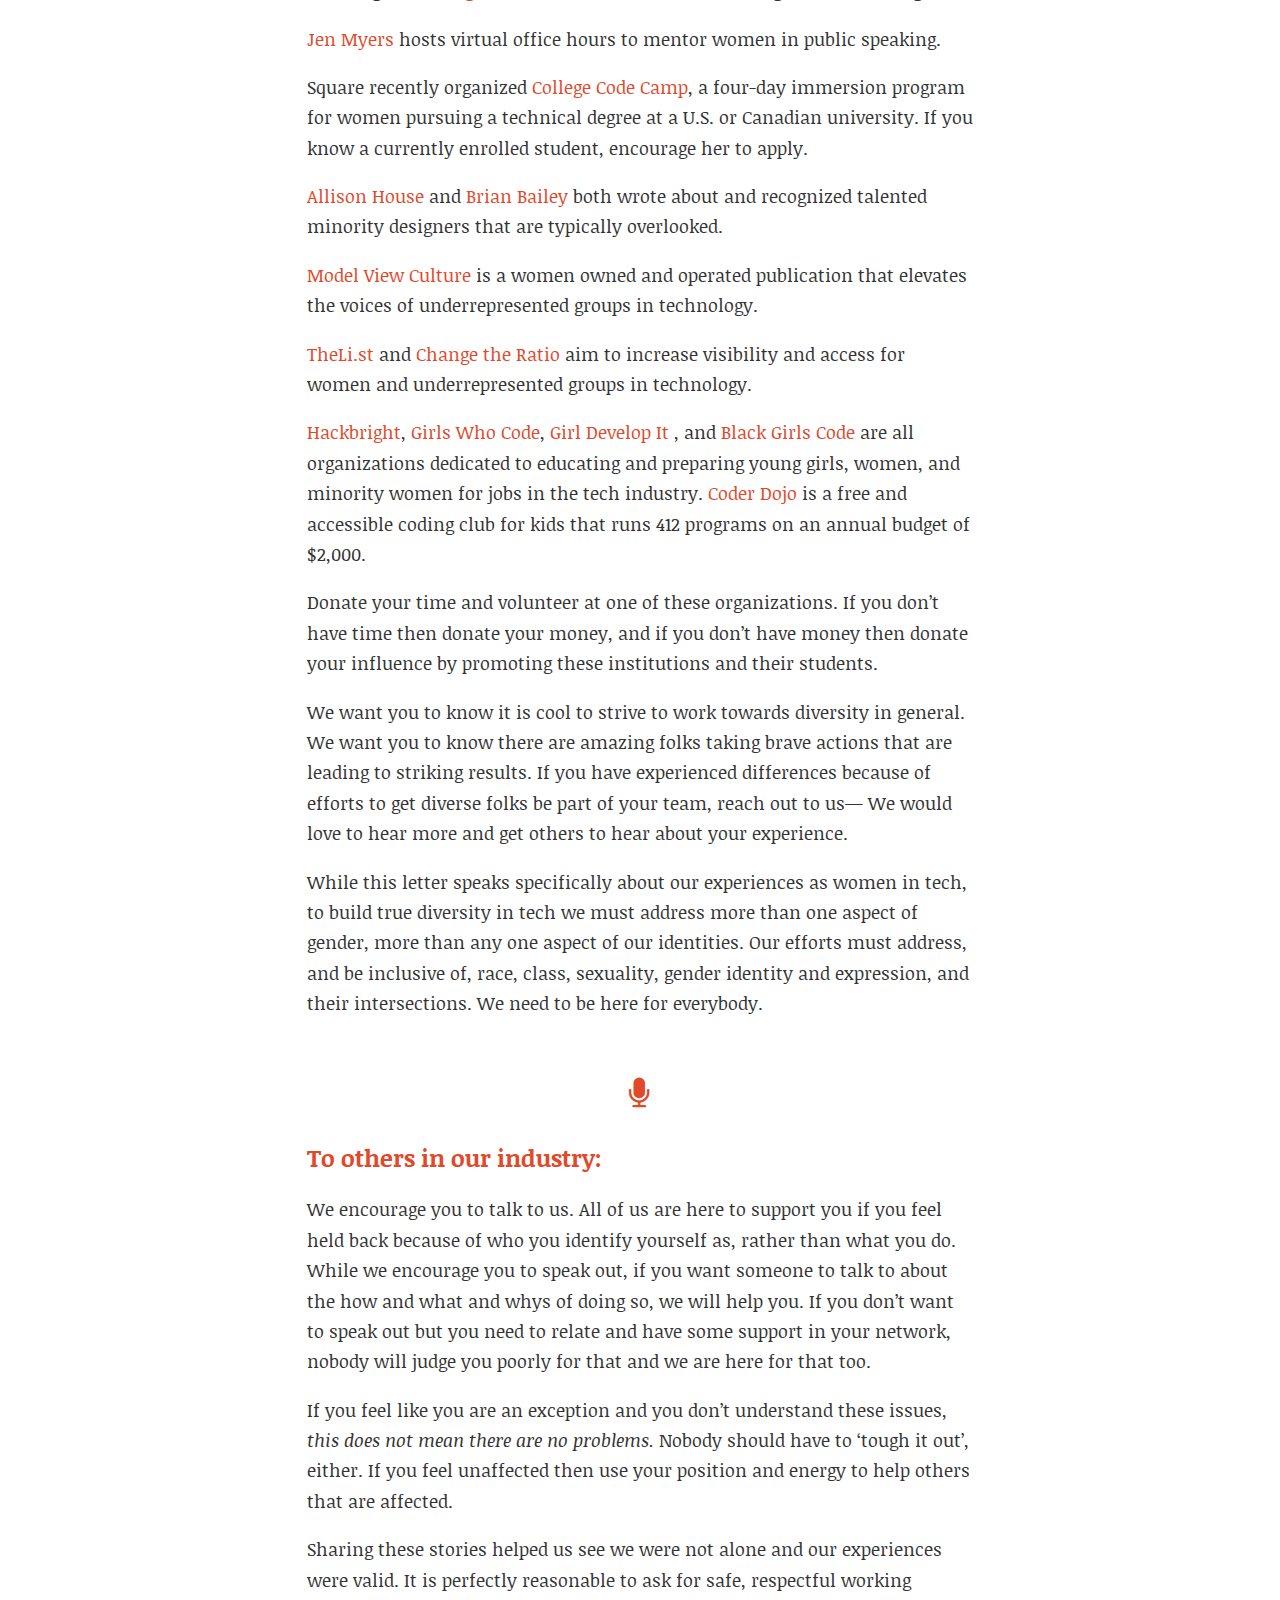
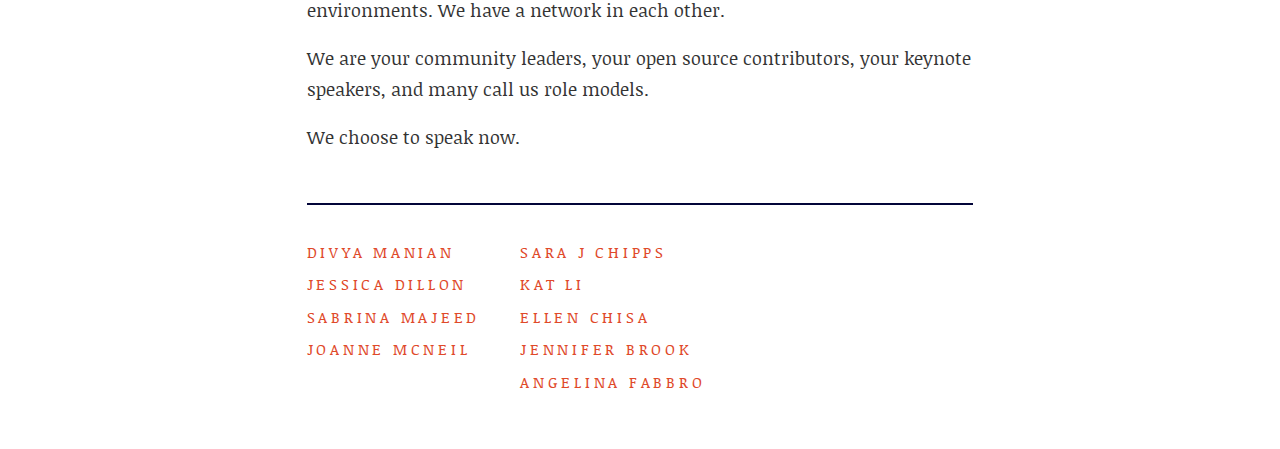
==== commit cb775203: "Merge pull request #2 from darobin/fr" ====
--- a/index.html
+++ b/index.html
@@ -1,12 +1,9 @@
 <!DOCTYPE html>
-<!--[if lt IE 7]>      <html class="no-js lt-ie9 lt-ie8 lt-ie7"> <![endif]-->
-<!--[if IE 7]>         <html class="no-js lt-ie9 lt-ie8"> <![endif]-->
-<!--[if IE 8]>         <html class="no-js lt-ie9"> <![endif]-->
-<!--[if gt IE 8]><!--> <html class="no-js"> <!--<![endif]-->
+<html class="no-js" lang='en'>
     <head>
         <meta charset="utf-8">
         <meta http-equiv="X-UA-Compatible" content="IE=edge,chrome=1">
-        <title></title>
+        <title>About Feminism</title>
         <meta name="description" content="">
         <meta name="viewport" content="width=device-width, initial-scale=1">
 
@@ -14,8 +11,8 @@
         <link rel="stylesheet" href="css/main.css">
 
         <script src="js/vendor/modernizr-2.6.2-respond-1.1.0.min.js"></script>
- 				<link href='http://fonts.googleapis.com/css?family=Noticia+Text:400,700italic,700,400italic' rel='stylesheet' type='text/css'>
-				<link href="//netdna.bootstrapcdn.com/font-awesome/4.1.0/css/font-awesome.min.css" rel="stylesheet">
+ 	<link href='http://fonts.googleapis.com/css?family=Noticia+Text:400,700italic,700,400italic' rel='stylesheet' type='text/css'>
+	<link href="//netdna.bootstrapcdn.com/font-awesome/4.1.0/css/font-awesome.min.css" rel="stylesheet">
     </head>
     <body>
         <!--[if lt IE 7]>
@@ -26,19 +23,20 @@
             <div class="main wrapper clearfix">
 
                 <article>
-	                			<header><h1 class="title">About Feminism.</h1></header>
-												<h2>The last few weeks have been very difficult for women in tech:</h2>
+	                <header><h1 class="title">About Feminism.</h1></header>
+			<h2>The last few weeks have been very difficult for women in tech:</h2>
                         <ul>
 													<li><b>1.</b> GitHub posted a sloppy <a href="https://github.com/blog/1823-results-of-the-github-investigation" target="_blank">‘investigations concluded’ report</a> (<a href="https://github.com/blog/1826-follow-up-to-the-investigation-results">their follow-up</a> gives a better indication of what actually happened)</li>
-													<li><b>2.</b> Gurbakh Chahal - then-CEO of a startup was caught on tape violently attacking <a href="http://www.businessinsider.com/radiumone-ceo-executive-assistant-lawsuit-2014-4" target="_blank">117 times in 30 mins</a> (<a href="http://recode.net/2014/04/27/exclusive-ceo-gurbaskh-chahal-fired-by-radiumone-board/" target="_blank">finally fired</a>)</li>
-													<li><b>3.</b> People seemed to think it was fine to request the video in question without understanding the consequences for the woman in the video - it was all about either exonerating or condemning the man involved.</li>
+													<li><b>2.</b>Gurbaksh Chahal - then-CEO of a startup, was allegedly video taped violently attacking a former partner <a href="http://www.businessinsider.com/radiumone-ceo-executive-assistant-lawsuit-2014-4">117 times in 30 mins</a> (He was <a href="http://recode.net/2014/04/27/exclusive-ceo-gurbaskh-chahal-fired-by-radiumone-board/">finally fired</a> some time after this was made public)</li>
+													<li><b>3.</b> People seemed to think it was fine to request the video in question without caring about the consent of the woman in the video — it was all about either exonerating or condemning the man involved.</li>
 												<li><b>4.</b> codebabes.com was published (with a hilarious takedown by the amazing <a href="https://twitter.com/wewentsolar" target="_blank">Meggan Blake</a>, <a href="https://twitter.com/simon_oshea" target="_blank">Simon O’Shea</a> & others through <a href="http://codedicks.com/philosophy.html" target="_blank">codedicks.com</a>)</li>
 												<li><b>5.</b> Some men <a href="http://jacobian.org/writing/what-can-men-do/" target="_blank">made statements</a> that <a href="http://blog.ellenchisa.com/2014/04/22/im-angry-because-im-afraid/" target="_blank">made us feel unwelcome in the tech industry</a>.</li></ul>
-											 <p>A bunch of us - Sara, Ellen, Sabrina, Kat, Aarthi, Joanne, Angelina, Jessica, Jennifer, Divya - have been thinking about what this means for us.</p>
+											 <p>A bunch of us - Sara, Ellen, Sabrina, Kat, Joanne, Angelina, Jessica, Jennifer, Divya - have been thinking about what this means for us.</p>
 												<span class="icons"><i class="fa fa-heart-o fa-2x"></i></span>
                         <h2>This is not what we expected, we really just want to work on what we love.</h2>
                         <p>We happen to be humans who loved technology and embrace it wholeheartedly. But it was always clear things would be different if we were male.</p>
-                        <p>Some of us identified as feminists before we came to this industry. Some of us only began to understand the relevance of feminism as we sought to understand what’s been happening to us. Some of us felt that we didn't need the programs and events geared specifically towards women, until the bad stuff happened to us. We thought they did more harm than help by calling attention to our gender and we wondered what others were complaining about because it was hard to see until we suffered as well. Others, still, speak very much of feminist ideals and action but are afraid to identify with the word ‘feminist’ because they fear alienation from their peers, both in work and also in their social lives.</p>
+               <p>Some of us identified as feminists before we came to this industry. Some of us only began to understand the relevance of feminism as we sought to understand what’s been happening to us. Some of us felt that we didn't need the programs and events geared specifically towards women— until the bad stuff started happening to us. We thought they did more harm than help by calling attention to our gender, and we wondered what others were complaining about. It was hard to see until we suffered also.</p>
+               <p>Others, still, speak very much of feminist ideals and action but are afraid to identify with the word ‘feminist’ because they fear alienation from their peers, both in work and also in their social lives.</p>
                         <p><i>Feminism is not a dirty word.</i> Feminism is the radical notion that women are people, and that we want to be treated as equals. Don’t let someone else pretend otherwise out of their own misguided notions.
 												</p>
                         <p>The last thing we want is for people reading this to be put on the defensive. What we want most is for people to read and understand what <a href="http://en.wikipedia.org/wiki/Death_by_a_thousand_cuts" target="_blank">death by a thousand cuts</a> feels like, and then understand why we feel sad and angry at the tech industry. We also want you to understand that more still needs to be done.</p>
@@ -65,7 +63,7 @@
 
 												<span class="icons"><i class="fa fa-comment-o fa-2x"></i></span>
 												<h2>Okay! I know it’s bad but I don’t do any bad things.</h2>
-												<p>We tired of our male peers pretending that because they do not participate in bad behavior, that it is not their problem to solve. If you see someone engage in bad behavior and you do nothing, you’ve chosen to let that person think that what they did is okay. This leaves us feeling like we’re fighting this alone. We can’t work on what we can’t see, but if you’re there when it happens, you can help. It is absolutely imperative that <i>men work with other men</i> to combat bad attitudes and behavior.</p>  
+												<p>We are tired of our male peers pretending that because they do not participate in bad behavior, that it is not their problem to solve. If you see someone engage in bad behavior and you do nothing, you’ve chosen to let that person think that what they did is okay. This leaves us feeling like we’re fighting this alone. We can’t work on what we can’t see, but if you’re there when it happens, you can help. It is absolutely imperative that <i>men work with other men</i> to combat bad attitudes and behavior.</p>  
 
 												<span class="icons"><i class="fa fa-life-ring fa-2x"></i></span>												
 												<h2>You might be surprised how few people want to help or engage on this still.</h2>
@@ -77,36 +75,39 @@
 												<span class="icons"><i class="fa fa-female fa-2x"></i> <i class="fa fa-female fa-2x"></i> <i class="fa fa-female fa-2x"></i></span>	
 												<h2>We are not the 'nice feminists' of this community.</h2>
 												<p>Being nice doesn’t work. We’ve been nice. Some of us that wrote these have even been paraded around by men in the industry for how nice we’ve been in trying to address the social problems in tech as a way to discredit more vocal, astutely firm feminist voices. We don’t like this, we’ve never liked it, and it needs to stop.</p>
-												<p>Being nice and talking politely about injustice does not compel the group in power to do anything that unseats their power. Now we understand why these women are angry, and we are angry too.</p>
-												<p>We will call out injustice when we see it. We will speak up when we get private douchebaggy emails from prominent males in tech (who sound sincere online to help the cause of women in tech) indulging in ‘harmless’ sexist jokes. We will speak up when people on forums or GitHub make remarks that prevent us from forwarding the conversation just because we happen to identify ourselves as female.</p>
-												<p>We are not your nice feminists.</p>
-												<p>We may not engage with the style of rhetoric of <a href="http://twitter.com/shanley" target="_blank">Shanley Kane</a> and <a href="http://twitter.com/ashedryden" target="_blank">Ashe Dryden</a> that you view as ‘too angry’, though we are just as angry. They speak hard truths, and we need to listen - that means you too. There is work to be done.</p>
+												<p>Being nice and talking politely about injustice does not compel the group in power to do anything that unseats their power.</p>
+												<p>We will call out injustice when we see it. We will speak up when we get private abusive emails from prominent males in tech (who sound sincere online to help the cause of women in tech), indulging in ‘harmless’ sexist jokes. We will speak up when people on forums or GitHub make remarks that prevent us from forwarding the conversation just because we happen to identify as women.</p>
+											
+												<p>While not all of us might use the type of language and rhetoric that is often maligned as ‘too angry’ in our community, we are just as angry. There are people in our community who are speaking hard truths, and we need to listen - that means you too. There is work to be done.</p>
 												
 												<span class="icons"><i class="fa fa-gavel fa-2x"></i></span>																			 
 												<h2>Does this mean we’re going to get angry at you if you try to help and get it wrong?</h2>
-												<p>This is an a fear that has come to light through side channels. Men know there is a problem, and they’re worried the women they know are on the defensive - especially when reading a direct call to action like this one.</p>
+												<p>This is a fear that has come to light through side channels. Men know there is a problem, and they’re worried the women they know are on the defensive - especially when reading a direct call to action like this one.</p>
 												<p>They want to help but they’re worried if they don’t get everything just right, someone will chastise them into oblivion.</p>
-												<p>The people signing this document are patient when they see someone trying to make a difference. They might offer feedback but we’re not going to make someone feel bad because they didn’t get it right. If you’re listening to and doing what women suggest to help solve the problems, it’s pretty hard to get someone angry at you for ‘doing it wrong’. If you come up with your own interpretation of how to fix things <i>and you’re not a woman in tech with these problems</i>, you are way more likely to mess it up.</p> 
+												<p>The people signing this document are patient when they see someone trying to make a difference. We might offer feedback but we’re not going to make someone feel bad because they didn’t get it right. If you’re listening to and doing what women suggest to help solve the problems, it’s pretty hard to get someone angry at you for ‘doing it wrong’. If you come up with your own interpretation of how to fix things <i>and you’re not a woman in tech with these problems</i>, you are way more likely to mess it up.</p> 
 												
 												<span class="icons"><i class="fa fa-arrow-circle-o-up fa-2x"></i></span>
 												<h2>Promote the fuck out of diversity: and go beyond women, too.</h2>
 												<p>Encouraging greater diversity in the workspace is not lip-service to morality. It leads to a <a href="http://99u.com/articles/16850/everything-youve-ever-wanted-to-know-about-teams" target="_blank">better work environment</a>. With time, the benefits of building a diverse team will become increasingly obvious. We want to give voice to the people and organizations that are making change today instead of waiting for it to happen tomorrow.</p>
 												<p>Kat has started organizing casual <a href="https://stripe.com/events/lightningpies" target="_blank">lightning talks</a> featuring female speakers. The talks have now taken place in both San Francisco and New York.</p>
-												<P>Julie Ann Horvath started <a href="http://passion-projects.github.io/" target="_blank">Passions Projects</a>, a series of longer talks showcasing one female technologist at a time.<p>
-												<p>Laura Brunow Miner, Alice Lee, Carrie Paton, and The Designer Fund organize <a href="https://www.dropbox.com/origins" target="_blank">“Origins”</a> — a series of events celebrating women in design.</p>
+												<p>Julie Ann Horvath started <a href="http://passion-projects.github.io/" target="_blank">Passions Projects</a>, a series of longer talks showcasing one female technologist at a time.</p>
+												<p>Allison House, Laura Brunow Miner, Alice Lee, Carrie Paton, and The Designer Fund organize <a href="https://www.dropbox.com/origins" target="_blank">“Origins”</a> — a series of events celebrating women in design.</p>
 												<p><a href="http://ohours.org/jenmyers" target="_blank">Jen Myers</a> hosts virtual office hours to mentor women in public speaking.</p>
 												<p>Square recently organized <a href="https://squareup.com/code-camp/college" target="_blank">College Code Camp</a>, a four-day immersion program for women pursuing a technical degree at a U.S. or Canadian university. If you know a currently enrolled student, encourage her to apply.</p>
 												<p><a href="http://allison.house/" target="_blank">Allison House</a> and <a href="http://brianbailey.me/is-there-anybody-else-out-there" target="_blank">Brian Bailey</a> both wrote about and recognized talented minority designers that are typically overlooked.</p>
 												<p><a href="http://modelviewculture.com/" target="_blank">Model View Culture</a> is a women owned and operated publication that elevates the voices of underrepresented groups in technology.</p>
+                                                <p><a href="http://theli.st/" target="_blank">TheLi.st</a> and <a href="http://changetheratio.com/">Change the Ratio</a> aim to increase visibility and access for women and underrepresented groups in technology.</p>
 												<P><a href="http://www.hackbrightacademy.com/" target="_blank">Hackbright</a>, <a href="http://girlswhocode.com/" target="_blank">Girls Who Code</a>, <a href="http://girldevelopit.com" target="_blank">Girl Develop It</a> , and <a href="http://www.blackgirlscode.com/" target="_blank">Black Girls Code</a> are all organizations dedicated to educating and preparing young girls, women, and minority women for jobs in the tech industry. <a href="http://coderdojo.com/" target="_blank">Coder Dojo</a> is a free and accessible coding club for kids that runs 412 programs on an annual budget of $2,000.</p> 
 												<p>	Donate your time and volunteer at one of these organizations. If you don’t have time then donate your money, and if you don’t have money then donate your influence by promoting these institutions and their students.</p>
 												<p>We want you to know it is cool to strive to work towards diversity in general. We want you to know there are amazing folks taking brave actions that are leading to striking results. If you have experienced differences because of efforts to get diverse folks be part of your team, reach out to us— We would love to hear more and get others to hear about your experience.</p>
+
+												<p>While this letter speaks specifically about our experiences as women in tech, to build true diversity in tech we must address more than one aspect of gender, more than any one aspect of our identities. Our efforts must address, and be inclusive of, race, class, sexuality, gender identity and expression, and their intersections. We need to be here for everybody.</p>
 												
 												<span class="icons"><i class="fa fa-microphone fa-2x"></i></span>		
-												<h2>To other women in our industry:</h2>
-												<p>If you are a woman in tech, we encourage you to talk to us. All of us are here to support you if you feel held back because of who you identify yourself as, rather than what you do. While we encourage to speak out, if you want someone to talk to about how and what and whys of doing so, we will help you. If you don’t want to speak out but you need to relate and have some support in your network, nobody will judge you poorly for that and we are here for that too.</p>
-												<P>If you feel like you are an exception and you don’t understand these issues, <i>this does not mean there are no problems.</i> Nobody should have to ‘tough it out’, either. If you feel unaffected then use your position and energy to help others that are affected.</p>
-												<p>This goes beyond just women in tech. <a href="http://modelviewculture.com/pieces/hiring-isn-t-enough" blank="target">People of color</a>, queer, and <a href="http://the-toast.net/2014/02/07/trans-tech-industry/" blank="target">trans members</a> of the community experience an uphill battle too. People whose life experiences intersect across the axes have it even harder. We are here for them as well and encourage them to speak out about their experiences.</p>
+												<h2>To others in our industry:</h2>
+											<p>We encourage you to talk to us. All of us are here to support you if you feel held back because of who you identify yourself as, rather than what you do. While we encourage you to speak out, if you want someone to talk to about the how and what and whys of doing so, we will help you. If you don’t want to speak out but you need to relate and have some support in your network, nobody will judge you poorly for that and we are here for that too.</p>
+												<p>If you feel like you are an exception and you don’t understand these issues, <em>this does not mean there are no problems.</em> Nobody should have to ‘tough it out’, either. If you feel unaffected then use your position and energy to help others that are affected.</p>
+												
 												<p>Sharing these stories helped us see we were not alone and our experiences were valid. It is perfectly reasonable to ask for safe, respectful working environments. We have a network in each other.</p>
 												<p>We are your community leaders, your open source contributors, your keynote speakers, and many call us role models.</p>
 												<p>We choose to speak now.</p>
@@ -123,23 +124,12 @@
 													<li><a href="https://twitter.com/kitchenettekat" target="blank">Kat Li</a></li>
 													<li><a href="https://twitter.com/ellenchisa" target="blank">Ellen Chisa</a></li>
 													<li><a href="https://twitter.com/jenniferbrook" target="blank">Jennifer Brook</a></li>
+													<li><a href="https://twitter.com/angelinamagnum" target="blank">Angelina Fabbro</a></li>
 													</ul>
                     </footer>
                 </article>
 
             </div> <!-- #main -->
         </div> <!-- #main-container -->
-
-        <script src="js/main.js"></script>
-
-        <!-- Google Analytics: change UA-XXXXX-X to be your site's ID. -->
-        <script>
-            (function(b,o,i,l,e,r){b.GoogleAnalyticsObject=l;b[l]||(b[l]=
-            function(){(b[l].q=b[l].q||[]).push(arguments)});b[l].l=+new Date;
-            e=o.createElement(i);r=o.getElementsByTagName(i)[0];
-            e.src='//www.google-analytics.com/analytics.js';
-            r.parentNode.insertBefore(e,r)}(window,document,'script','ga'));
-            ga('create','UA-XXXXX-X');ga('send','pageview');
-        </script>
     </body>
 </html>
